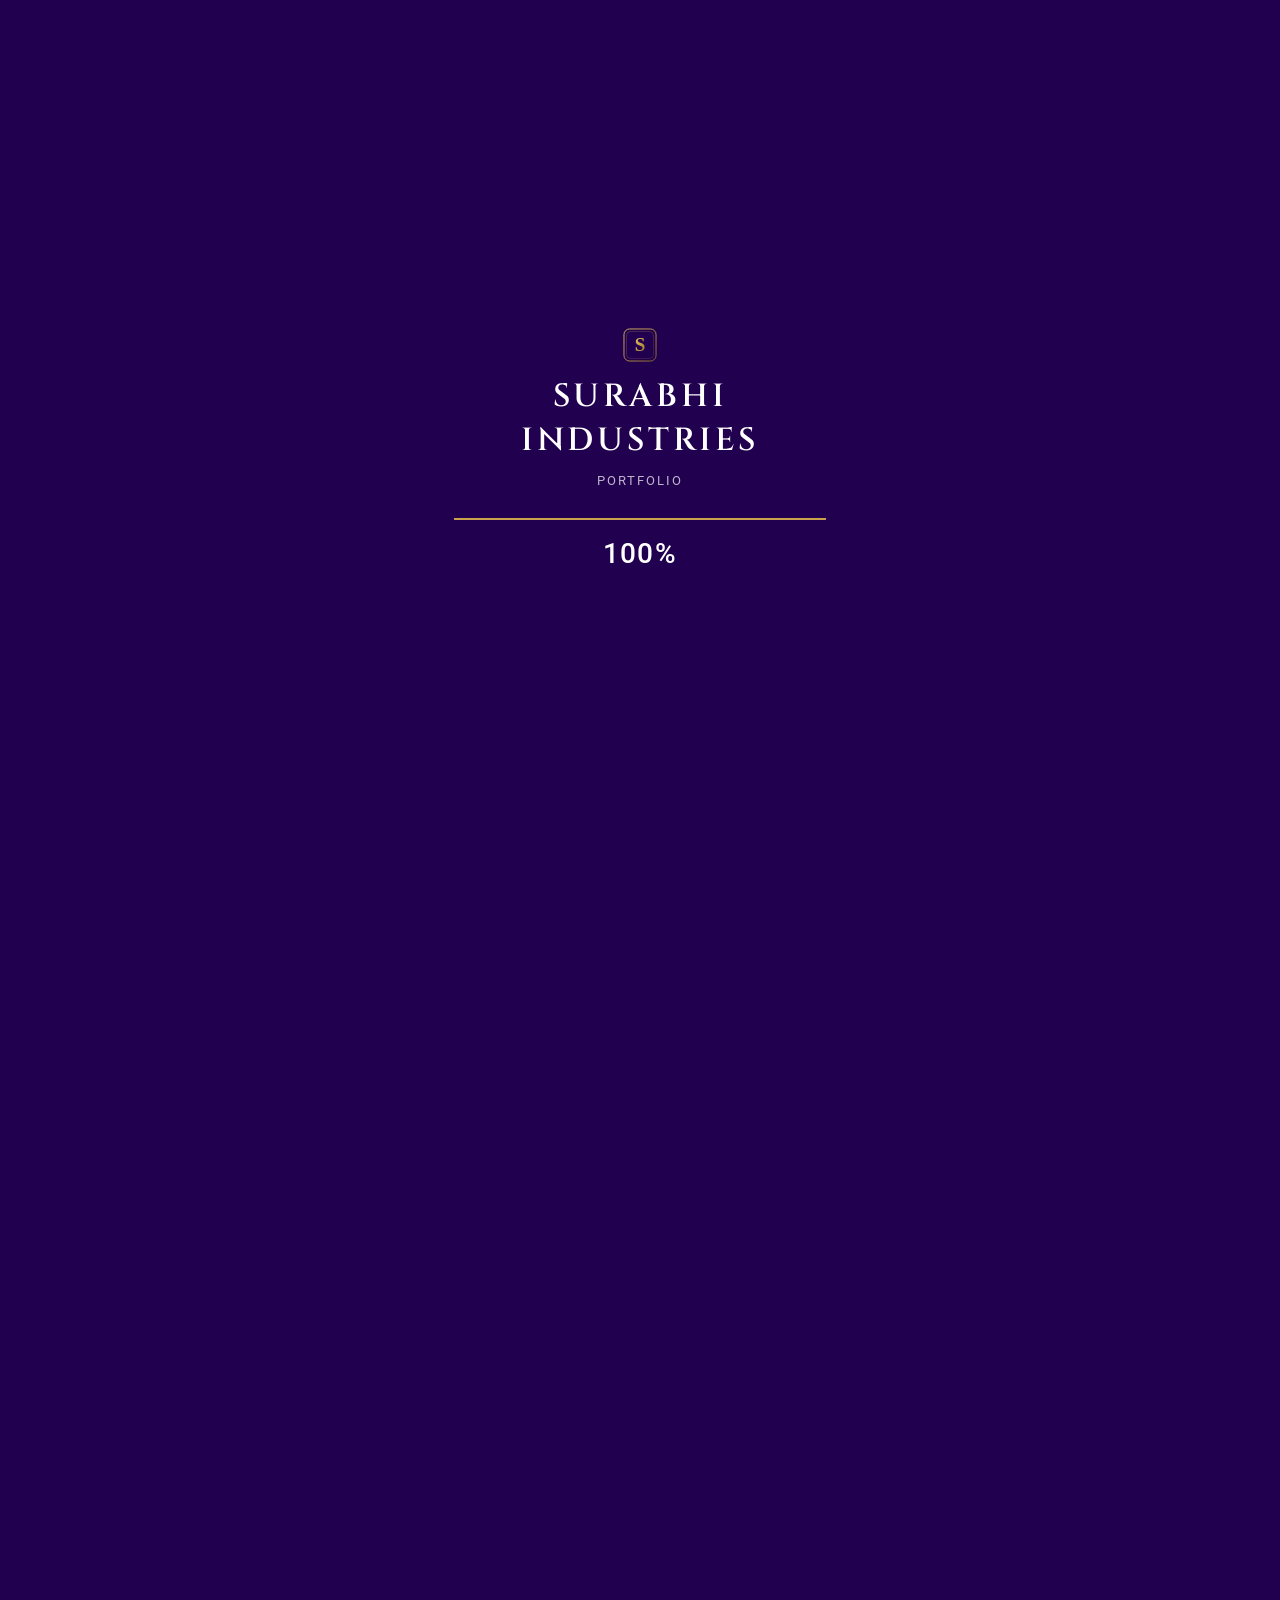
==== portfolio.html @ f259cfe5 "Fix stray Portfolio text above portfolio header Remove orphaned loader-sub fragment left outside #si" ====
<!doctype html>
<html lang="en" class="loading">
<head>
  <meta charset="utf-8" />
  <script>window.__loaderStart=Date.now();</script>
  <meta name="viewport" content="width=device-width, initial-scale=1, viewport-fit=cover" />
  <title>Surabhi Industries | Portfolio</title>
  <meta name="description" content="Surabhi Industries portfolio — holdings, allocation and daily performance." />
  <meta name="theme-color" content="#21004f" />
  <meta property="og:title" content="Surabhi Industries | Portfolio" />
  <meta property="og:description" content="Surabhi Industries portfolio — holdings, allocation and daily performance." />
  <link rel="apple-touch-icon" href="media/apple-touch-icon.png" />
  <link rel="icon" type="image/png" sizes="32x32" href="media/favicon.png" />
  <link rel="icon" href="media/emblem-s.svg" type="image/svg+xml" />
  <link rel="preconnect" href="https://fonts.googleapis.com" />
  <link rel="preconnect" href="https://fonts.gstatic.com" crossorigin />
  <link href="https://fonts.googleapis.com/css2?family=Cinzel:wght@600&amp;family=Roboto:ital,wght@0,400;0,500;0,700;1,400&amp;display=swap" rel="stylesheet" />
  <style id="loader-critical">
    html.loading,html.loading body{background:#21004f!important}
    html.loading body>*:not(#site-loader){visibility:hidden!important}
    #site-loader{position:fixed;inset:0;z-index:99999;display:flex;align-items:center;justify-content:center;
      background:#21004f;color:#fff;transition:opacity .3s ease,visibility .3s ease}
    #site-loader.is-done{opacity:0;visibility:hidden;pointer-events:none}
    #site-loader .loader-inner{text-align:center;width:min(420px,86vw);padding:24px}
    #site-loader .loader-wordmark{font-family:Cinzel,"Times New Roman",serif;font-weight:600;font-size:clamp(22px,4vw,32px);
      letter-spacing:.12em;text-transform:uppercase;margin-bottom:8px}
    #site-loader .loader-sub{font-family:Roboto,Helvetica,Arial,sans-serif;font-size:13px;letter-spacing:.16em;
      text-transform:uppercase;color:rgba(255,255,255,.7);margin-bottom:28px}
    #site-loader .loader-track{height:2px;background:rgba(255,255,255,.18);width:100%;overflow:hidden;margin-bottom:14px}
    #site-loader .loader-bar{height:100%;width:0;background:#C9A24B}
    #site-loader .loader-pct{font-family:Roboto,Helvetica,Arial,sans-serif;font-size:28px;font-weight:500;letter-spacing:.04em;color:#fff}
    @media (prefers-reduced-motion:reduce){
      #site-loader{transition-duration:.15s}
      #site-loader .loader-bar{transition:none}
    }
  </style>
  <link rel="stylesheet" href="styles.css" />
  <script>
    // Skip loader immediately when ?noloader=1 (preview/QA); avoids FOUC behind overlay.
    if (/(?:^|[?&])noloader(?:=|&|$)/.test(location.search)) document.documentElement.classList.remove('loading');
  </script>
</head>
<body>

  <div id="site-loader" role="progressbar" aria-valuemin="0" aria-valuemax="100" aria-valuenow="0" aria-label="Loading">
    <div class="loader-inner">
      <div class="loader-wordmark"><img src="media/emblem-s.svg" alt="" width="36" height="36" style="display:block;margin:0 auto 12px"><span>Surabhi Industries</span></div>
      <div class="loader-sub">Portfolio</div>
      <div class="loader-track"><div id="loader-bar" class="loader-bar"></div></div>
      <div id="loader-pct" class="loader-pct">0%</div>
    </div>
  </div>
  <script src="loader.js"></script>


</div>

  <div class="band">
    <header class="site-header">
      <a class="wordmark" href="index.html" id="wordmark"><img class="emblem" src="media/emblem-s.svg" alt="" width="26" height="26"><span>Surabhi Industries</span></a>
      <nav class="nav" aria-label="Sections">
        <a href="index.html">Home</a>
        <a href="#overview">Overview</a>
        <a href="#highlights">Portfolio Highlights</a>
        <a href="#holdings">Holdings</a>
        <a href="#notes">Notes</a>
      </nav>
      <div class="tools">
        <button id="privacy" class="icon-btn" title="Hide amounts" aria-label="Hide amounts">
          <svg viewBox="0 0 24 24" width="22" height="22" fill="none" stroke="currentColor" stroke-width="1.8" stroke-linecap="round"><path d="M2 12s3.6-7 10-7 10 7 10 7-3.6 7-10 7S2 12 2 12z"/><circle cx="12" cy="12" r="3"/></svg>
        </button>
        <div class="ccy-switch" role="group" aria-label="Currency">
          <button data-ccy="USD" class="on">USD</button>
          <button class="knob" id="ccyKnob" aria-label="Toggle currency"><span></span></button>
          <button data-ccy="SGD">SGD</button>
        </div>
      </div>
    </header>
  </div>

  <nav class="crumbs" aria-label="Breadcrumb"><a href="index.html">Home</a><span>/</span><a href="#holdings">Investments</a><span>/</span><span class="cur" id="crumbTitle">Portfolio</span></nav>

  <main class="content" id="top">
    <section id="overview" class="title-row">
      <button class="share" id="share" title="Share" aria-label="Share">
        <svg viewBox="0 0 24 24" width="16" height="16" fill="currentColor"><circle cx="17" cy="5.5" r="2.6"/><circle cx="6.5" cy="12" r="2.6"/><circle cx="17" cy="18.5" r="2.6"/><path d="M8.6 10.8l6.3-3.9M8.6 13.2l6.3 3.9" stroke="currentColor" stroke-width="1.6"/></svg>
      </button>
      <h1 id="title">Portfolio</h1>
      <p class="lede">A concentrated portfolio of global growth, technology, energy and resources companies listed in the US and Australia, tracked with live market prices.</p>
      
      <div class="founder-note">
        <p>We favour patience over speculation — owning a concentrated set of exceptional businesses for the long term, and letting compounding do the heavy work.</p>
        <p class="by">Shyam Sasindran, Founder</p>
      </div>
      <div class="principles" aria-label="Principles">
        <article class="principle"><h3>Patient capital</h3><p>Time is an ally when quality and price are on your side.</p></article>
        <article class="principle"><h3>Conviction over noise</h3><p>Few ideas, held with clarity, through market cycles.</p></article>
        <article class="principle"><h3>Long-term ownership</h3><p>We invest as partners in businesses, not traders of tickers.</p></article>
      </div>
<div class="notebox">
        <p>Unless otherwise stated, values are presented in <b id="noteCcy">US dollars</b>; switch to <span id="noteOther">Singapore dollars</span> with the currency toggle above. Prices are the latest available from Yahoo Finance and may be delayed. ASX-listed holdings are converted at the prevailing AUD/USD rate.
        Last updated <span id="noteUpdated">—</span>.</p>
      </div>
    </section>

    <section id="highlights">
      <h2>Portfolio Highlights</h2>
      <p class="sub-lede">As at <span id="asAt">—</span>, the net portfolio value was <a class="dotted money" id="totalLink" href="#holdings">—</a><span class="money" id="totalOther"></span>.</p>

      <div class="figures">
        <div class="fig"><p class="fig-l">Total value (USD)</p><p class="fig-v money" id="totUSD">—</p></div>
        <div class="fig"><p class="fig-l">Total value (SGD)</p><p class="fig-v money" id="totSGD">—</p></div>
        <div class="fig"><p class="fig-l">Day change</p><p class="fig-v" id="dayChg">—</p></div>
        <div class="fig"><p class="fig-l">Positions</p><p class="fig-v" id="nPos">—</p></div>
      </div>

      <div class="tabs" role="tablist" id="tabs">
        <button role="tab" data-g="holding" class="selected">Holding</button>
        <button role="tab" data-g="sector">Sector</button>
        <button role="tab" data-g="hq">Headquarters</button>
        <button role="tab" data-g="exchange">Exchange</button>
        <button role="tab" data-g="currency">Currency</button>
      </div>
      <p class="as-at" id="chartAsAt">(as at —)</p>

      <div class="chart">
        <div class="donut-wrap">
          <svg id="donut" viewBox="0 0 240 240" role="img" aria-label="Allocation chart"></svg>
          <div class="donut-center"><span id="dcLabel">Holding</span><span>(%)</span></div>
        </div>
        <table class="legend">
          <thead><tr><th></th><th class="num">Value</th><th class="num hl">Weight</th></tr></thead>
          <tbody id="legend"></tbody>
        </table>
      </div>
    </section>

    <section id="holdings">
      <h2 class="h2-lg">Holdings</h2>
      <div class="sources" id="notes">
        <div>
          <p class="b">Sources:</p>
          <ol>
            <li>Prices and FX rates from Yahoo Finance; US prices in USD, ASX prices in AUD.</li>
            <li>Company information from company filings and websites. Tap a row for details.</li>
          </ol>
        </div>
        <div>
          <p class="b">Glossary:</p>
          <p>NYSE = New York Stock Exchange<br>NASDAQ = Nasdaq Stock Market<br>ASX = Australian Securities Exchange<br>HALTED = No recent trades; valued at last price</p>
        </div>
      </div>

      <div class="table-wrap">
        <table class="holdings" id="htable">
          <thead>
            <tr>
              <th class="c-logo sticky">Logo</th>
              <th class="c-name sticky2 sort" data-k="name">Name</th>
              <th class="num sort" data-k="quantity">Quantity</th>
              <th class="num sort" data-k="price">Latest Price<br><span class="th-sub">(local currency)</span></th>
              <th class="num sort" data-k="usd" id="thValue">Value<br><span class="th-sub">(US$)</span></th>
              <th class="num sort" data-k="pct">Day<br><span class="th-sub">(%)</span></th>
              <th class="num sort" data-k="weight">Weight<br><span class="th-sub">(%)</span></th>
              <th class="sort" data-k="sector">Sector</th>
              <th class="sort" data-k="exchange">Exchange</th>
            </tr>
          </thead>
          <tbody id="rows"></tbody>
        </table>
      </div>
      <p class="hint">Tap any row for company details. Click a column heading to sort.</p>

      <div class="footnote" id="footnote"></div>
    </section>
  </main>

  <footer class="site-footer">
    <div class="foot-top">
      <a class="wordmark" id="wordmark2" href="index.html"><img class="emblem" src="media/emblem-s.svg" alt="" width="26" height="26"><span>Surabhi Industries</span></a>
      <a class="sitemap" href="#top">BACK TO TOP <span class="circ"><svg viewBox="0 0 24 24" width="16" height="16" fill="none" stroke="currentColor" stroke-width="2" stroke-linecap="round"><path d="M6 15l6-6 6 6"/></svg></span></a>
    </div>
    <div class="foot-cols">
      <div><h3>This page</h3><a href="index.html">Home</a><a href="#overview">Overview</a><a href="#highlights">Portfolio Highlights</a><a href="#holdings">Holdings</a><a href="#notes">Sources &amp; Glossary</a></div>
      <div><h3>Last updated</h3><p>Pacific Time</p><p class="t" id="tPT">—</p><p>Port Moresby</p><p class="t" id="tPOM">—</p></div>
      <div><h3>Markets</h3><p id="mkts">NYSE · NASDAQ · ASX</p><p id="fxLine">—</p></div>
      <div><h3>Share</h3><a href="?ccy=USD">View in USD</a><a href="?ccy=SGD">View in SGD</a><a href="?private=1">Private view (amounts hidden)</a></div>
    </div>
    <div class="foot-bar"><span>Surabhi Industries Pte Ltd · Singapore</span><span>© 2026 Surabhi Industries Pte Ltd</span><span>For information only. Not investment advice. Holdings and values may be delayed.</span><span><a href="index.html">Home</a> · <a href="portfolio.html">Portfolio</a></span></div>
  </footer>
  <script src="app.js"></script>
</body>
</html>
---- styles.css ----
/* Surabhi Industries Portfolio: light corporate-portfolio layout (original code). */
:root{
  --ink:#212c2f; --ink2:#242a2d; --muted:#5d6669; --purple:#21004f; --purple2:#3d1a6e;
  --teal:#C9A24B; --teal-b:#C9A24B; --gold:#C9A24B; --gold-h:#B08A3A; --blue:#0069aa; --grey:#efefef; --line:#b9b9b9;
  --th:#aec3e7; --hl:#e6eff7; --up:#12893a; --down:#c8102e;
  --green:rgba(18,166,57,.1); --pink:rgba(214,0,110,.08); --sky:rgba(0,105,170,.09);
  --font:Roboto, Helvetica, Arial, sans-serif;
}
*{box-sizing:border-box;margin:0;padding:0}
html{scroll-behavior:smooth;-webkit-text-size-adjust:100%}
body{font-family:var(--font);color:var(--ink);background:#fff;font-size:16px;line-height:1.4;-webkit-font-smoothing:antialiased}
a{color:inherit}
button{font-family:inherit}

/* purple band + floating white header */
.band{background:var(--purple) center 40%/cover no-repeat;background-image:linear-gradient(180deg,rgba(10,10,14,.55),rgba(33,0,79,.72)),url("media/band-marina.jpg");height:152px;padding:0 40px}
.site-header{max-width:1200px;margin:0 auto;height:94px;background:#fff;border-radius:0 0 50px 50px;
  display:flex;align-items:center;padding:0 24px 0 24px;gap:24px}
.wordmark{font-family:Cinzel, "Times New Roman", serif;font-weight:600;font-size:15px;letter-spacing:.08em;color:#3c1361;text-decoration:none;white-space:nowrap;display:inline-flex;align-items:center;gap:8px}
.wordmark .emblem{width:26px;height:26px;flex:0 0 auto}
.nav{display:flex;gap:20px;margin-left:auto;margin-right:auto}
.nav a{font-size:14px;text-decoration:none;padding:10px 0;color:var(--ink);border-bottom:2px solid transparent}
.nav a:hover{border-bottom-color:var(--teal)}
.tools{display:flex;align-items:center;gap:14px}
.icon-btn{background:none;border:0;color:var(--ink);cursor:pointer;display:grid;place-items:center;padding:4px}
.icon-btn.on{color:var(--teal)}
.ccy-switch{display:flex;align-items:center;gap:7px}
.ccy-switch button[data-ccy]{background:none;border:0;font-size:14px;color:#8a6aa6;cursor:pointer;padding:2px 0}
.ccy-switch button[data-ccy].on{color:var(--ink);font-weight:700}
.knob{width:32px;height:18px;border-radius:10px;border:2px solid var(--teal);background:#fff;position:relative;cursor:pointer}
.knob span{position:absolute;top:2px;left:2px;width:10px;height:10px;border-radius:50%;background:var(--teal);transition:left .2s}
.knob.sgd span{left:16px}

/* breadcrumbs */
.crumbs{padding:15px 40px;font-size:14px;line-height:20px;display:flex;gap:14px;flex-wrap:wrap}
.crumbs a{text-decoration:none}.crumbs a:hover{text-decoration:underline}

/* content column */
.content{max-width:1160px;margin:0 auto;padding:0 20px 60px}
.content>section{max-width:920px;margin:0 auto}
.title-row{position:relative;padding-top:4px}
.share{position:absolute;left:-100px;top:4px;width:36px;height:36px;border-radius:50%;border:2px solid var(--teal);background:#fff;color:#8a8f91;
  display:grid;place-items:center;cursor:pointer}
.share:hover{background:var(--teal);color:#fff}
h1{font-size:40px;line-height:40px;font-weight:700;margin:6px 0 14px}
.lede{font-size:16px;line-height:22px;margin-bottom:22px}
.notebox{background:var(--grey);border-bottom:1px solid #d9d9d9;padding:16px 16px;font-style:italic;font-size:14px;line-height:22px;color:var(--ink2);margin-bottom:34px}
.notebox b{font-weight:400}
h2{font-size:24px;line-height:32px;font-weight:700}
.h2-lg{margin-top:48px}
.sub-lede{font-size:16px;margin-top:2px}
.dotted{color:var(--teal);text-decoration:none;border-bottom:1px dotted var(--teal)}

/* key figures */
.figures{display:grid;grid-template-columns:repeat(4,1fr);margin:22px 0 26px;border-top:1px solid #c9d6e0;border-bottom:1px solid #c9d6e0}
.fig{padding:14px 14px 14px 0}
.fig+.fig{padding-left:16px;border-left:1px dotted #9fb3c2}
.fig-l{font-size:12.5px;font-weight:700;text-transform:uppercase;letter-spacing:.02em;color:var(--ink)}
.fig-v{font-size:26px;font-weight:500;color:var(--blue);margin-top:4px;white-space:nowrap}
.fig-v small{font-size:14px;font-weight:400}
.up{color:var(--up)} .down{color:var(--down)} .flat{color:var(--muted)}

/* filter tabs */
.tabs{display:flex;flex-wrap:wrap;gap:7px}
.tabs button{font-size:14px;font-weight:700;line-height:18px;padding:8px 10px;border-radius:20px;border:1px solid var(--teal-b);
  background:#fff;color:var(--ink);text-transform:uppercase;cursor:pointer;transition:background .15s,color .15s}
.tabs button:hover{background:rgba(21,175,155,.1)}
.tabs button.selected{background:var(--teal);color:#fff}
.as-at{font-size:12px;font-weight:700;margin:22px 0 10px}

/* donut + legend */
.chart{display:flex;flex-direction:column;align-items:center}
.donut-wrap{position:relative;width:240px;height:240px;margin:10px 0 18px}
#donut{width:100%;height:100%}
#donut path{transition:opacity .2s;cursor:pointer}
#donut.hovering path{opacity:.35}#donut.hovering path.hl{opacity:1}
.donut-center{position:absolute;inset:0;display:flex;flex-direction:column;align-items:center;justify-content:center;color:var(--blue);font-size:19px;line-height:26px;text-align:center;pointer-events:none}
.legend{width:100%;max-width:600px;border-collapse:collapse;font-size:18px}
.legend th{font-size:18px;font-weight:400;color:var(--ink);padding:4px 6px;text-align:left;border-bottom:1px solid #8fa9bd}
.legend th.hl{color:var(--blue);font-weight:700}
.legend td{padding:4px 6px;border-bottom:1px dotted #8fa9bd;line-height:26px}
.legend .num{text-align:right}
.legend td.hl,.legend th.hl{background:var(--hl);width:80px}
.legend td.hl{color:var(--blue);font-weight:700}
.legend td.v{color:var(--ink);width:150px;font-size:16px}
.legend .dot{display:inline-block;width:14px;height:14px;border-radius:50%;margin-right:14px;vertical-align:-1px}
.legend tr{cursor:pointer}.legend tbody tr:hover td{background:#f5f8fb}.legend tbody tr:hover td.hl{background:#dce8f3}

/* sources / glossary */
.sources{display:grid;grid-template-columns:1fr 1fr;gap:40px;font-size:12.5px;line-height:22px;margin:22px 0 28px}
.sources .b{font-weight:700;margin-bottom:6px}
.sources ol{padding-left:0;list-style:none;counter-reset:n}
.sources li{counter-increment:n}.sources li::before{content:counter(n) ". "}

/* holdings table */
.table-wrap{overflow-x:auto;-webkit-overflow-scrolling:touch;border:1px solid var(--line)}
table.holdings{width:100%;border-collapse:collapse;font-size:12.5px}
@media (max-width:900px){table.holdings{min-width:820px}}
.holdings th{background:var(--th);font-weight:700;text-align:left;vertical-align:bottom;padding:10px;border:1px solid var(--line);border-top:0;line-height:1.25}
.holdings th:first-child{border-left:0}.holdings th:last-child{border-right:0}
.holdings th.num,.holdings td.num{text-align:right}
.th-sub{font-weight:700}
.holdings th.sort{cursor:pointer;padding-right:26px;position:relative}
.holdings th.sort::after{content:"";position:absolute;right:9px;bottom:13px;border:4px solid transparent;border-top:5px solid #3b4a63;
  filter:drop-shadow(0 -9px 0 #3b4a63)} /* ▲▼ pair */
.holdings th.sort.asc::after{filter:none;border-top-color:transparent;border-bottom:5px solid #3b4a63;bottom:18px}
.holdings th.sort.desc::after{filter:none}
.holdings td{padding:8px 10px;border:1px solid var(--line);vertical-align:middle;height:56px;line-height:1.3}
.holdings td:first-child{border-left:0}.holdings td:last-child{border-right:0}
.holdings tr.r td{background:var(--rowbg)}
.holdings tr.r td.c-logo{background:#fff}
.holdings tr.r{cursor:pointer}
.holdings tr.r:hover td:not(.c-logo){filter:brightness(.97)}
.holdings tr.r.open td{border-bottom-color:transparent}
.c-logo{width:128px}
.logo{height:38px;width:106px;display:flex;align-items:center}
.logo img{max-height:32px;max-width:96px;object-fit:contain}
.logo .mono{font-weight:700;font-size:15px;letter-spacing:.04em}
.c-name{width:190px;min-width:170px}
.nm{font-size:12.5px}
.tk{font-size:11px;color:var(--muted);margin-top:2px;display:flex;gap:6px;align-items:center}
.tag{font-size:9.5px;font-weight:700;letter-spacing:.04em;color:#8a5a00;background:#fbe7b8;padding:1px 5px;border-radius:3px}
.caret{display:inline-block;transition:transform .2s;color:var(--teal);font-size:10px}
tr.open .caret{transform:rotate(180deg)}
.sub{display:block;color:var(--muted);font-size:11px;margin-top:2px}
tr.d td{background:var(--rowbg);padding:0 14px;height:auto;border-top:0}
tr.d .din{display:grid;grid-template-columns:1fr 240px;gap:24px;padding:4px 0 16px}
tr.d .desc{font-size:13.5px;line-height:21px;max-width:62ch}
tr.d dl{display:grid;grid-template-columns:auto 1fr;gap:3px 12px;font-size:12px}
tr.d dt{font-weight:700}
tr.d a{color:var(--teal)}
tr.d[hidden]{display:none}
.hint{font-size:12px;color:var(--muted);margin-top:10px}
.footnote{font-size:14px;color:var(--ink2);margin-top:26px;line-height:22px}

/* footer */
.site-footer{padding:40px 40px 45px;border-top:1px solid #e3e3e3}
.foot-top{display:flex;justify-content:space-between;align-items:center;max-width:1200px;margin:0 auto 36px}
.site-footer .wordmark{font-size:16px}
.sitemap{font-size:14px;font-weight:700;color:var(--teal);text-decoration:none;display:flex;align-items:center;gap:10px}
.circ{width:36px;height:36px;border:2px solid var(--teal);border-radius:50%;display:grid;place-items:center;color:#8a8f91}
.foot-cols{display:grid;grid-template-columns:repeat(4,1fr);max-width:1200px;margin:0 auto}
.foot-cols>div{padding:0 20px;border-left:1px solid #d6d6d6;display:flex;flex-direction:column;gap:8px;font-size:14px}
.foot-cols>div:first-child{padding-left:0;border-left:0}
.foot-cols h3{font-size:14px;font-weight:700;text-transform:uppercase;line-height:18px;margin-bottom:8px}
.foot-cols a{text-decoration:none}.foot-cols a:hover{color:var(--teal)}
.foot-cols p{font-size:14px}.foot-cols p.t{font-weight:500;margin-top:-6px}
.foot-bar{max-width:1200px;margin:34px auto 0;background:var(--grey);padding:12px 16px;font-size:11px;display:flex;gap:16px;flex-wrap:wrap}

/* private mode */
body.private .money,body.private td.mval{filter:blur(7px);user-select:none}

/* responsive */
@media (max-width:1180px){.share{position:static;margin-bottom:8px}}
@media (max-width:900px){
  .band{height:210px;padding:0 18px}
  .site-header{height:58px;border-radius:0 0 22px 22px;padding:0 16px;gap:10px}
  .wordmark{font-size:12px;letter-spacing:.05em}
  .ccy-switch button[data-ccy]{font-size:13px}
  .nav{display:none}
  .tools{margin-left:auto}
  .crumbs{padding:14px 16px;gap:10px}
  .content{padding:0 16px 40px}
  h1{font-size:25px;line-height:30px;margin:10px 0 12px}
  h2{font-size:20px;line-height:28px}
  .donut-wrap{width:190px;height:190px}
  .figures{grid-template-columns:1fr 1fr}
  .fig:nth-child(3){padding-left:0;border-left:0;border-top:1px dotted #9fb3c2}
  .fig:nth-child(4){border-top:1px dotted #9fb3c2}
  .fig-v{font-size:22px}
  .legend,.legend th{font-size:15px}
  .legend td.v{width:auto;font-size:13px}
  .legend td.hl,.legend th.hl{width:64px}
  .legend .dot{margin-right:10px;width:12px;height:12px}
  .sources{grid-template-columns:1fr;gap:12px}
  .holdings .sticky{position:sticky;left:0;z-index:2}
  .holdings .sticky2{position:sticky;left:96px;z-index:2;box-shadow:3px 0 4px -2px rgba(0,0,0,.15)}
  .holdings th.sticky,.holdings th.sticky2{z-index:3}
  .holdings tr.r td.sticky2{background:linear-gradient(var(--rowbg),var(--rowbg)),#fff}
  .c-logo{width:96px}.logo{width:76px}.logo img{max-width:72px}
  .c-name{width:130px;min-width:130px}
  tr.d .din{grid-template-columns:1fr;gap:10px;position:sticky;left:0;width:calc(100vw - 64px)}
  .site-footer{padding:32px 16px}
  .foot-cols{grid-template-columns:1fr 1fr;gap:24px 0}
  .foot-cols>div:nth-child(3){padding-left:0;border-left:0}
}


/* founder note + principles */
.founder-note{margin:8px 0 28px;padding:18px 20px;border-left:3px solid var(--gold);background:#faf7f0}
.founder-note p{font-size:15px;line-height:1.55;color:var(--ink2);font-style:italic;max-width:62ch}
.founder-note .by{margin-top:10px;font-style:normal;font-size:13px;font-weight:700;letter-spacing:.04em;color:var(--purple);text-transform:none}
.principles{display:grid;grid-template-columns:repeat(3,1fr);gap:16px;margin:0 0 34px}
.principle{border:1px solid #e6dfd0;background:#fff;padding:18px 16px}
.principle h3{font-size:13px;font-weight:700;letter-spacing:.08em;text-transform:uppercase;color:var(--gold);margin-bottom:6px}
.principle p{font-size:14px;line-height:1.45;color:var(--ink2)}
@media (max-width:900px){
  .band{background-position:center 35%}
  .principles{grid-template-columns:1fr}
}
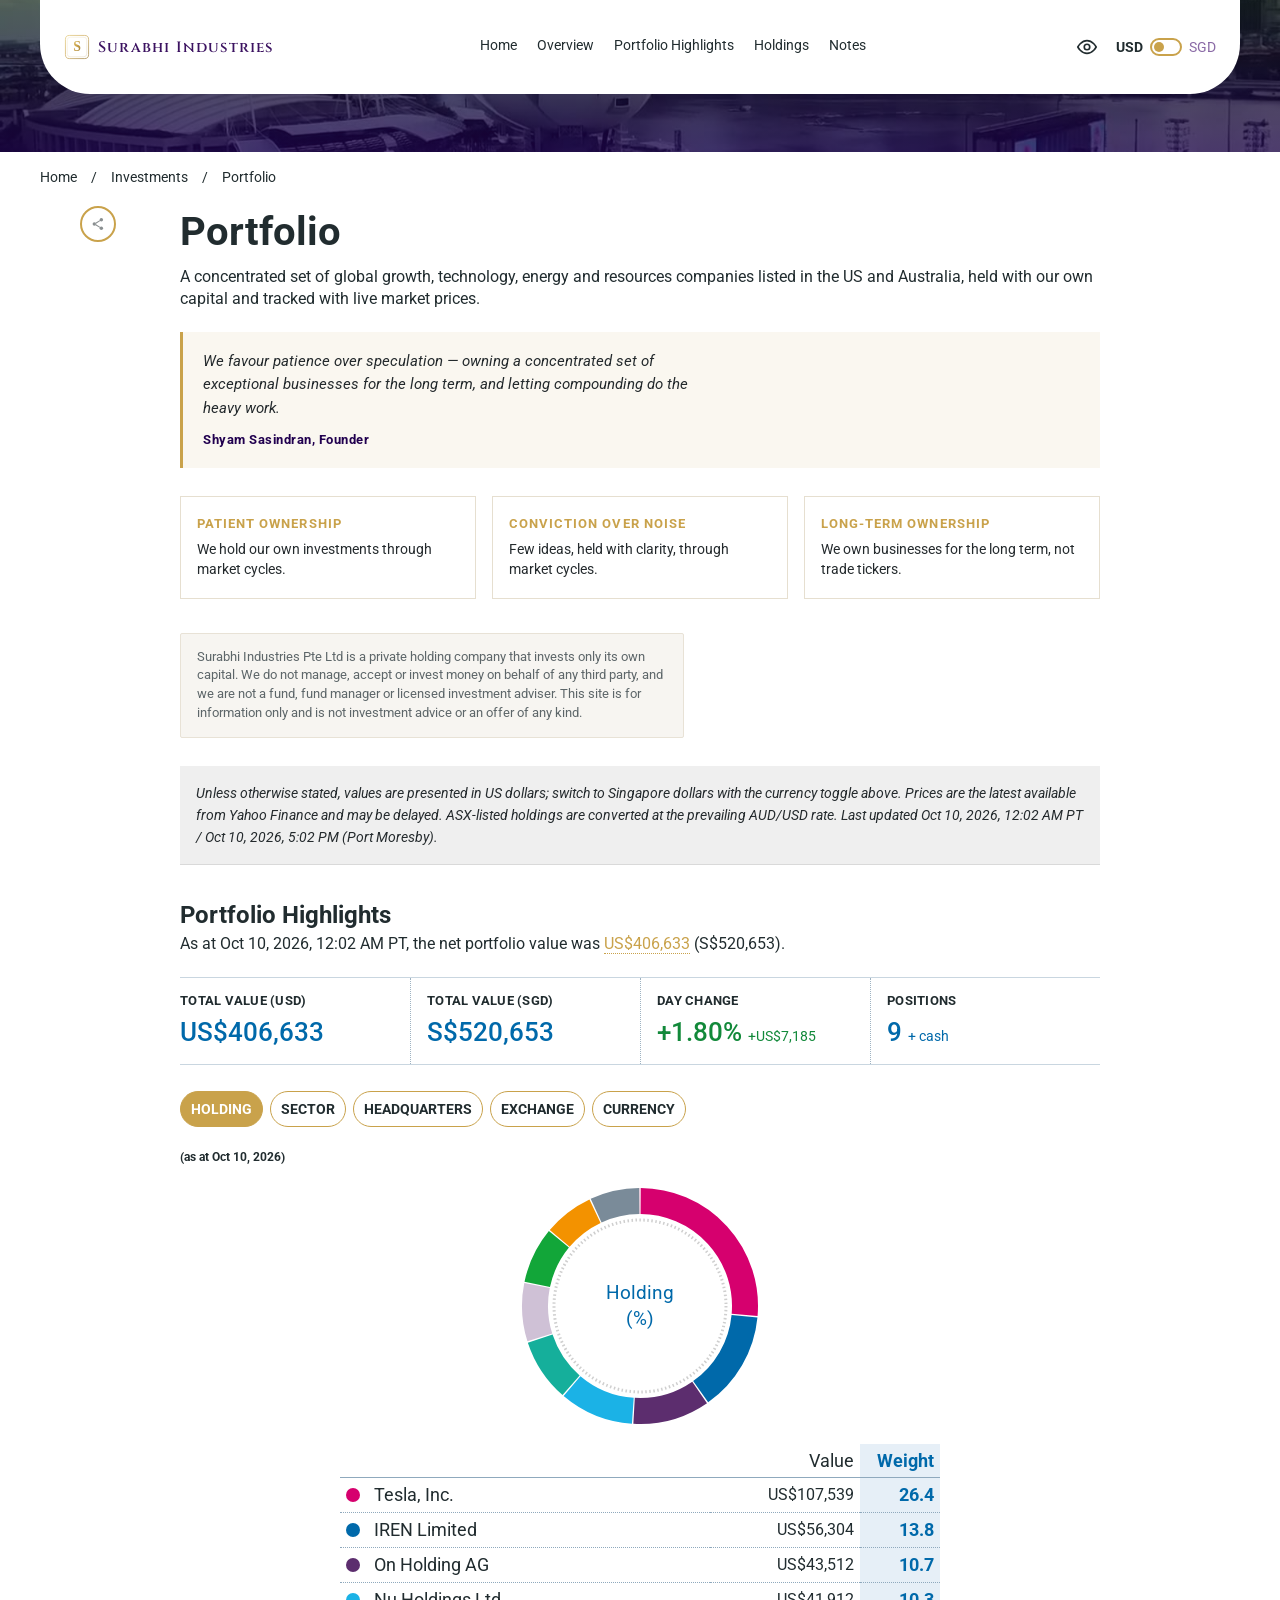
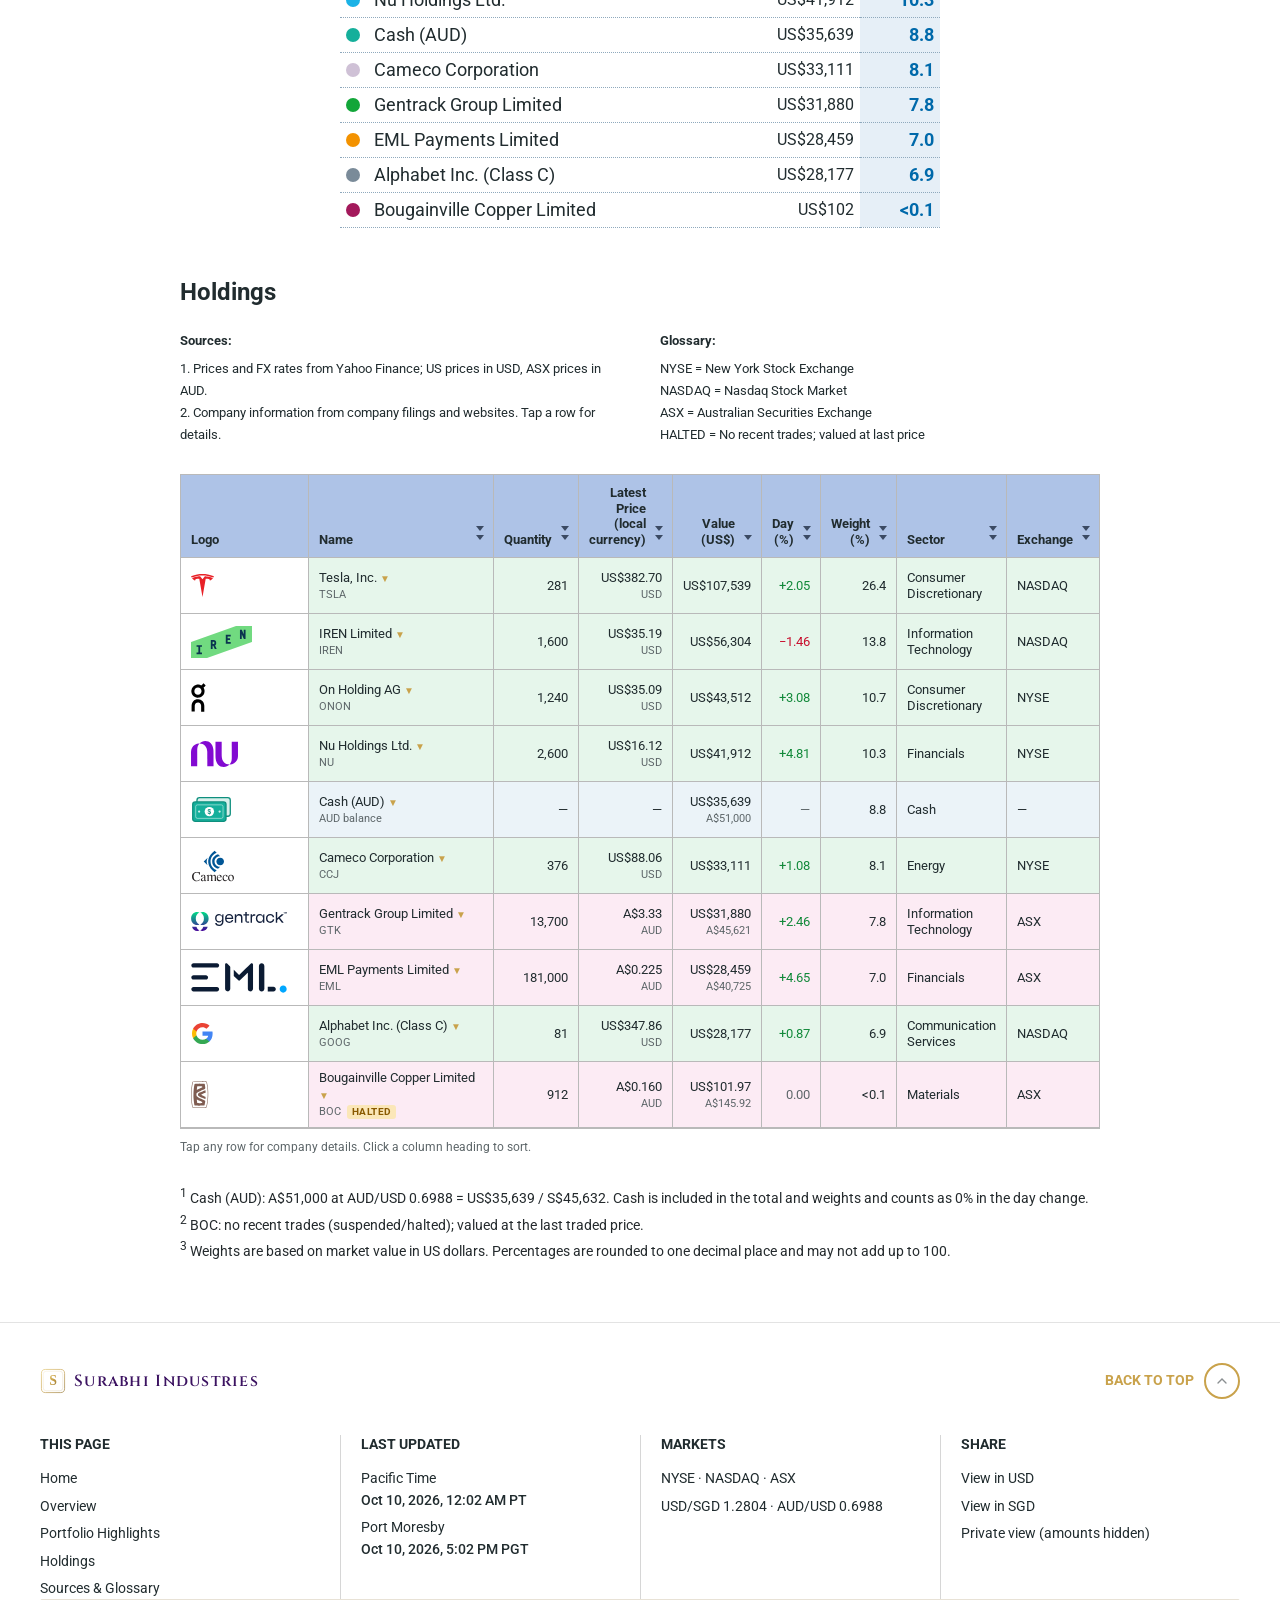
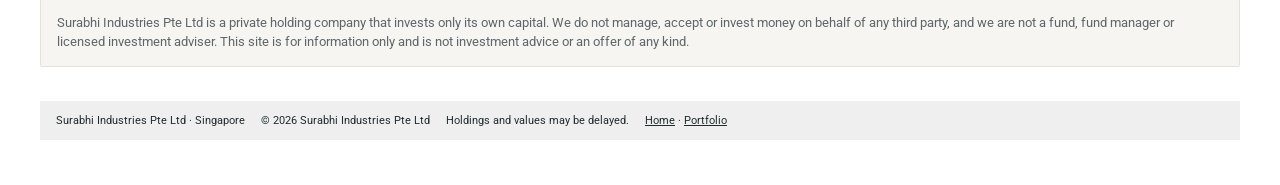
==== commit 880d28b0: "Add holding-company legal disclosure; soften fund-like copy Clarify Surabhi is a private holding com" ====
--- a/portfolio.html
+++ b/portfolio.html
@@ -5,10 +5,10 @@
   <script>window.__loaderStart=Date.now();</script>
   <meta name="viewport" content="width=device-width, initial-scale=1, viewport-fit=cover" />
   <title>Surabhi Industries | Portfolio</title>
-  <meta name="description" content="Surabhi Industries portfolio — holdings, allocation and daily performance." />
+  <meta name="description" content="Surabhi Industries Pte Ltd — private holding company portfolio of listed holdings (own capital only). For information only." />
   <meta name="theme-color" content="#21004f" />
   <meta property="og:title" content="Surabhi Industries | Portfolio" />
-  <meta property="og:description" content="Surabhi Industries portfolio — holdings, allocation and daily performance." />
+  <meta property="og:description" content="Surabhi Industries Pte Ltd — private holding company portfolio of listed holdings (own capital only). For information only." />
   <link rel="apple-touch-icon" href="media/apple-touch-icon.png" />
   <link rel="icon" type="image/png" sizes="32x32" href="media/favicon.png" />
   <link rel="icon" href="media/emblem-s.svg" type="image/svg+xml" />
@@ -52,9 +52,6 @@
   </div>
   <script src="loader.js"></script>
 
-
-</div>
-
   <div class="band">
     <header class="site-header">
       <a class="wordmark" href="index.html" id="wordmark"><img class="emblem" src="media/emblem-s.svg" alt="" width="26" height="26"><span>Surabhi Industries</span></a>
@@ -86,18 +83,19 @@
         <svg viewBox="0 0 24 24" width="16" height="16" fill="currentColor"><circle cx="17" cy="5.5" r="2.6"/><circle cx="6.5" cy="12" r="2.6"/><circle cx="17" cy="18.5" r="2.6"/><path d="M8.6 10.8l6.3-3.9M8.6 13.2l6.3 3.9" stroke="currentColor" stroke-width="1.6"/></svg>
       </button>
       <h1 id="title">Portfolio</h1>
-      <p class="lede">A concentrated portfolio of global growth, technology, energy and resources companies listed in the US and Australia, tracked with live market prices.</p>
+      <p class="lede">A concentrated set of global growth, technology, energy and resources companies listed in the US and Australia, held with our own capital and tracked with live market prices.</p>
       
       <div class="founder-note">
         <p>We favour patience over speculation — owning a concentrated set of exceptional businesses for the long term, and letting compounding do the heavy work.</p>
         <p class="by">Shyam Sasindran, Founder</p>
       </div>
       <div class="principles" aria-label="Principles">
-        <article class="principle"><h3>Patient capital</h3><p>Time is an ally when quality and price are on your side.</p></article>
+        <article class="principle"><h3>Patient ownership</h3><p>We hold our own investments through market cycles.</p></article>
         <article class="principle"><h3>Conviction over noise</h3><p>Few ideas, held with clarity, through market cycles.</p></article>
-        <article class="principle"><h3>Long-term ownership</h3><p>We invest as partners in businesses, not traders of tickers.</p></article>
+        <article class="principle"><h3>Long-term ownership</h3><p>We own businesses for the long term, not trade tickers.</p></article>
       </div>
-<div class="notebox">
+      <p class="legal-disclosure">Surabhi Industries Pte Ltd is a private holding company that invests only its own capital. We do not manage, accept or invest money on behalf of any third party, and we are not a fund, fund manager or licensed investment adviser. This site is for information only and is not investment advice or an offer of any kind.</p>
+      <div class="notebox">
         <p>Unless otherwise stated, values are presented in <b id="noteCcy">US dollars</b>; switch to <span id="noteOther">Singapore dollars</span> with the currency toggle above. Prices are the latest available from Yahoo Finance and may be delayed. ASX-listed holdings are converted at the prevailing AUD/USD rate.
         Last updated <span id="noteUpdated">—</span>.</p>
       </div>
@@ -186,7 +184,8 @@
       <div><h3>Markets</h3><p id="mkts">NYSE · NASDAQ · ASX</p><p id="fxLine">—</p></div>
       <div><h3>Share</h3><a href="?ccy=USD">View in USD</a><a href="?ccy=SGD">View in SGD</a><a href="?private=1">Private view (amounts hidden)</a></div>
     </div>
-    <div class="foot-bar"><span>Surabhi Industries Pte Ltd · Singapore</span><span>© 2026 Surabhi Industries Pte Ltd</span><span>For information only. Not investment advice. Holdings and values may be delayed.</span><span><a href="index.html">Home</a> · <a href="portfolio.html">Portfolio</a></span></div>
+    <p class="legal-disclosure foot-disclosure">Surabhi Industries Pte Ltd is a private holding company that invests only its own capital. We do not manage, accept or invest money on behalf of any third party, and we are not a fund, fund manager or licensed investment adviser. This site is for information only and is not investment advice or an offer of any kind.</p>
+    <div class="foot-bar"><span>Surabhi Industries Pte Ltd · Singapore</span><span>© 2026 Surabhi Industries Pte Ltd</span><span>Holdings and values may be delayed.</span><span><a href="index.html">Home</a> · <a href="portfolio.html">Portfolio</a></span></div>
   </footer>
   <script src="app.js"></script>
 </body>
--- a/styles.css
+++ b/styles.css
@@ -198,3 +198,16 @@
   .band{background-position:center 35%}
   .principles{grid-template-columns:1fr}
 }
+
+
+/* Legal disclosure — clear, small, readable */
+.legal-disclosure{
+  font-size:12.5px;line-height:1.5;color:var(--muted,#5d6669);
+  max-width:72ch;margin:18px 0 28px;padding:14px 16px;
+  background:#f7f5f1;border:1px solid #e8e2d6;border-radius:2px;
+}
+.foot-disclosure{margin:0 0 18px;max-width:none}
+.home-footer .legal-disclosure,.home-footer .foot-disclosure{
+  color:rgba(255,255,255,.7);background:rgba(255,255,255,.06);
+  border-color:rgba(255,255,255,.12);margin-top:8px;
+}
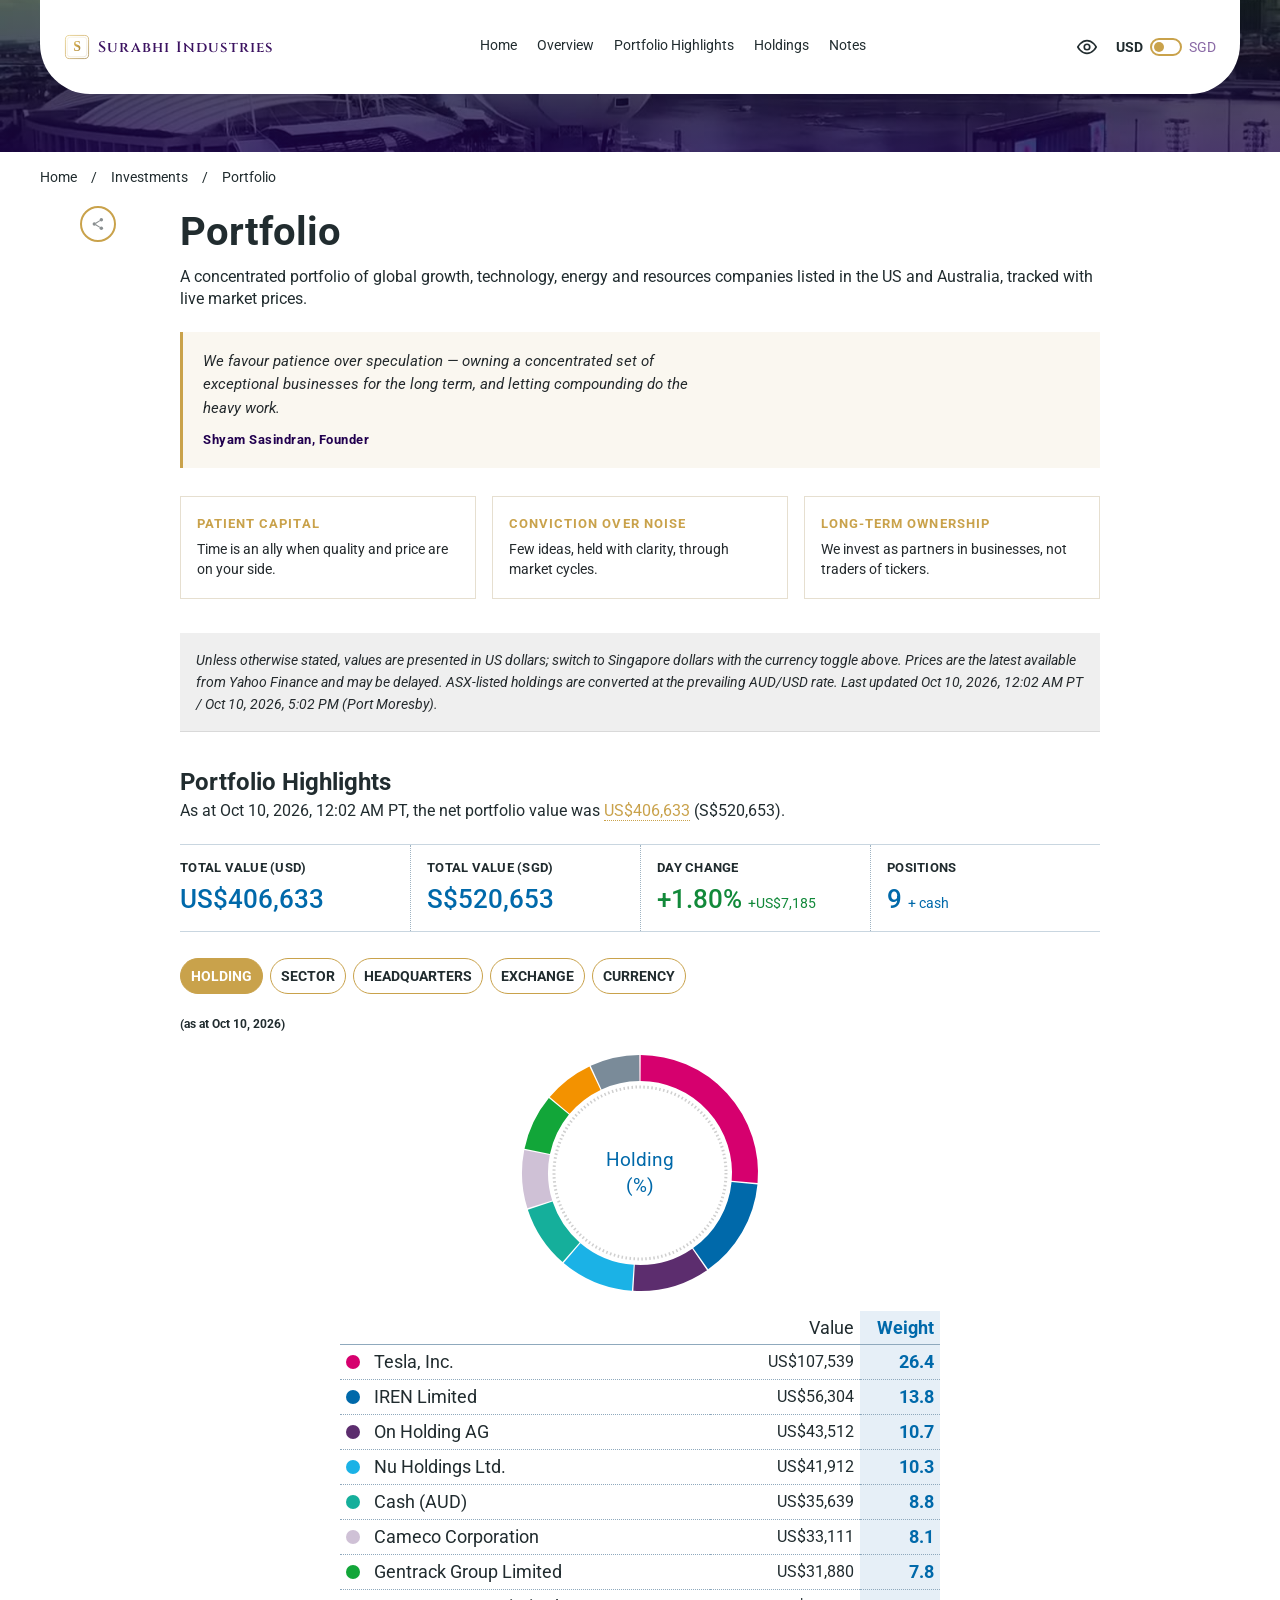
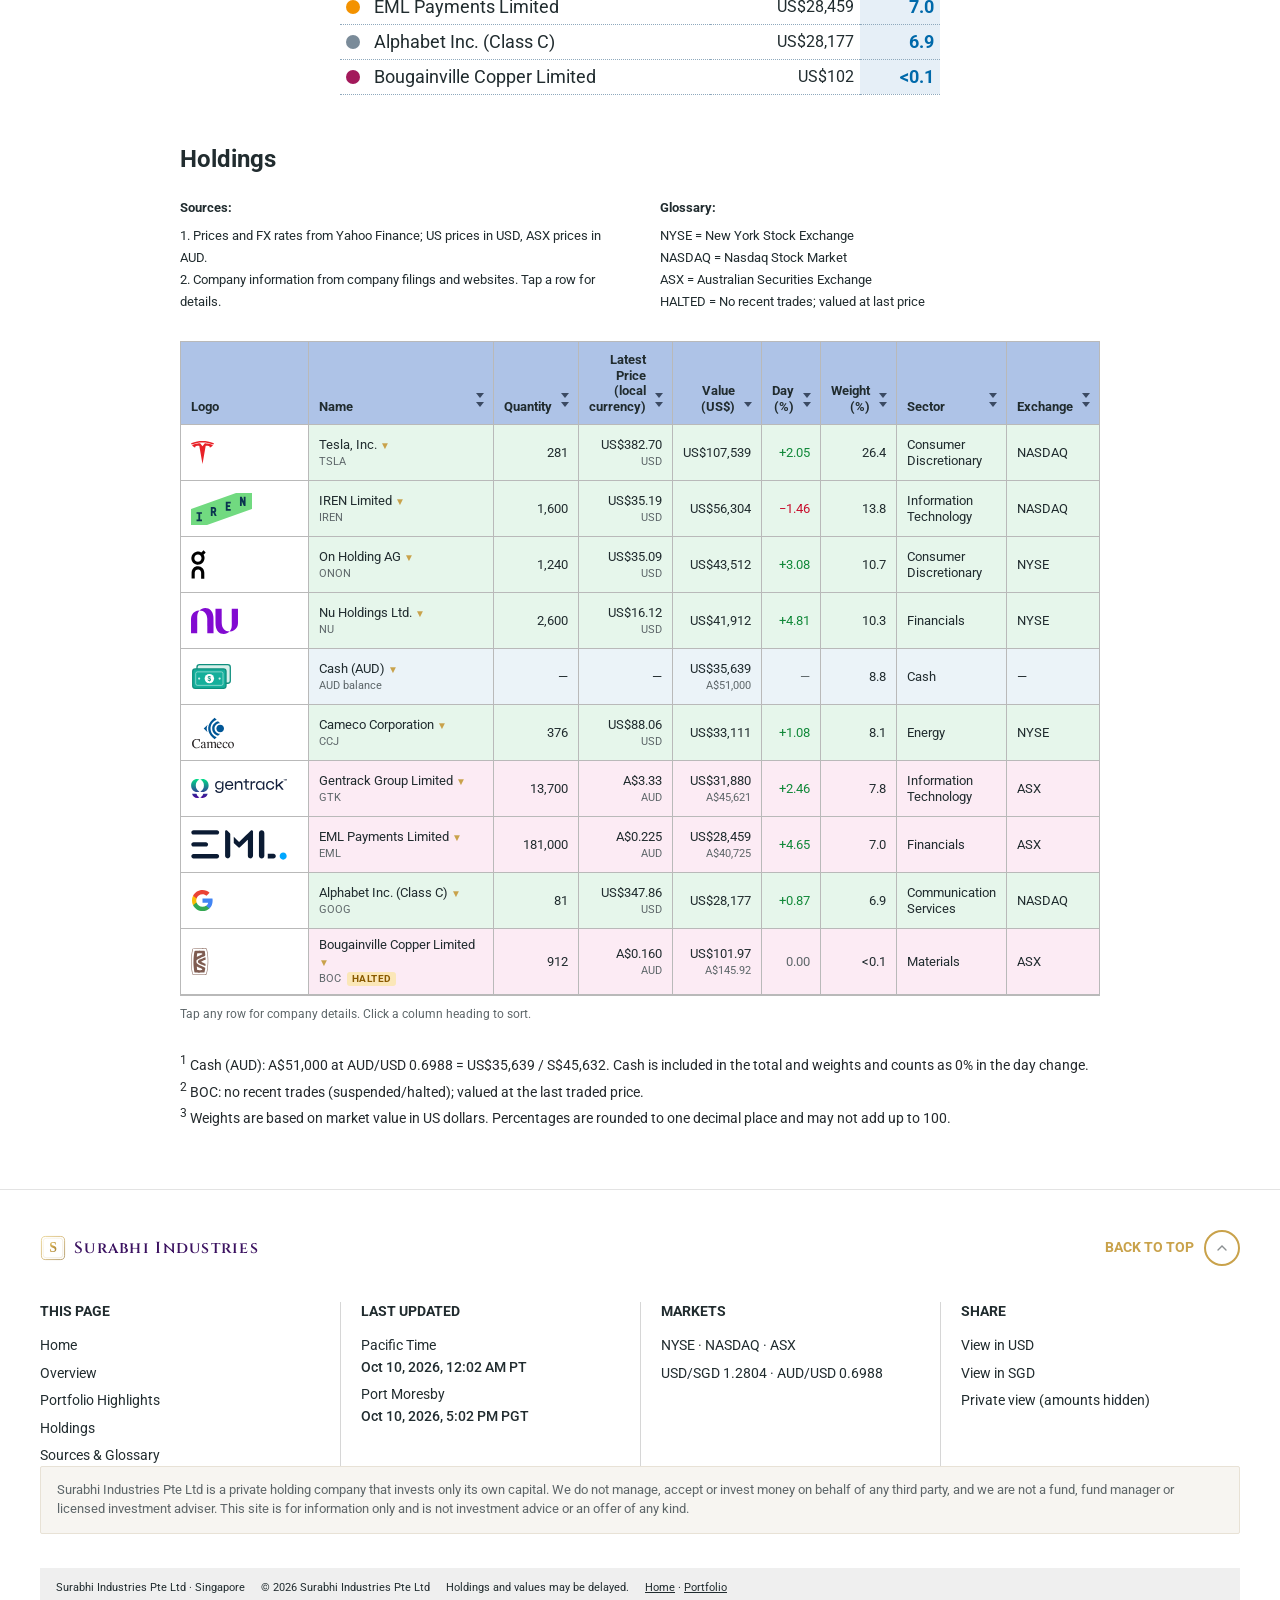
==== commit bd712a4c: "Keep original brand copy; disclosure only in About and footers Revert fund-pitch rewording. Restore " ====
--- a/portfolio.html
+++ b/portfolio.html
@@ -5,10 +5,10 @@
   <script>window.__loaderStart=Date.now();</script>
   <meta name="viewport" content="width=device-width, initial-scale=1, viewport-fit=cover" />
   <title>Surabhi Industries | Portfolio</title>
-  <meta name="description" content="Surabhi Industries Pte Ltd — private holding company portfolio of listed holdings (own capital only). For information only." />
+  <meta name="description" content="Surabhi Industries portfolio — holdings, allocation and daily performance." />
   <meta name="theme-color" content="#21004f" />
   <meta property="og:title" content="Surabhi Industries | Portfolio" />
-  <meta property="og:description" content="Surabhi Industries Pte Ltd — private holding company portfolio of listed holdings (own capital only). For information only." />
+  <meta property="og:description" content="Surabhi Industries portfolio — holdings, allocation and daily performance." />
   <link rel="apple-touch-icon" href="media/apple-touch-icon.png" />
   <link rel="icon" type="image/png" sizes="32x32" href="media/favicon.png" />
   <link rel="icon" href="media/emblem-s.svg" type="image/svg+xml" />
@@ -83,18 +83,17 @@
         <svg viewBox="0 0 24 24" width="16" height="16" fill="currentColor"><circle cx="17" cy="5.5" r="2.6"/><circle cx="6.5" cy="12" r="2.6"/><circle cx="17" cy="18.5" r="2.6"/><path d="M8.6 10.8l6.3-3.9M8.6 13.2l6.3 3.9" stroke="currentColor" stroke-width="1.6"/></svg>
       </button>
       <h1 id="title">Portfolio</h1>
-      <p class="lede">A concentrated set of global growth, technology, energy and resources companies listed in the US and Australia, held with our own capital and tracked with live market prices.</p>
+      <p class="lede">A concentrated portfolio of global growth, technology, energy and resources companies listed in the US and Australia, tracked with live market prices.</p>
       
       <div class="founder-note">
         <p>We favour patience over speculation — owning a concentrated set of exceptional businesses for the long term, and letting compounding do the heavy work.</p>
         <p class="by">Shyam Sasindran, Founder</p>
       </div>
       <div class="principles" aria-label="Principles">
-        <article class="principle"><h3>Patient ownership</h3><p>We hold our own investments through market cycles.</p></article>
+        <article class="principle"><h3>Patient capital</h3><p>Time is an ally when quality and price are on your side.</p></article>
         <article class="principle"><h3>Conviction over noise</h3><p>Few ideas, held with clarity, through market cycles.</p></article>
-        <article class="principle"><h3>Long-term ownership</h3><p>We own businesses for the long term, not trade tickers.</p></article>
+        <article class="principle"><h3>Long-term ownership</h3><p>We invest as partners in businesses, not traders of tickers.</p></article>
       </div>
-      <p class="legal-disclosure">Surabhi Industries Pte Ltd is a private holding company that invests only its own capital. We do not manage, accept or invest money on behalf of any third party, and we are not a fund, fund manager or licensed investment adviser. This site is for information only and is not investment advice or an offer of any kind.</p>
       <div class="notebox">
         <p>Unless otherwise stated, values are presented in <b id="noteCcy">US dollars</b>; switch to <span id="noteOther">Singapore dollars</span> with the currency toggle above. Prices are the latest available from Yahoo Finance and may be delayed. ASX-listed holdings are converted at the prevailing AUD/USD rate.
         Last updated <span id="noteUpdated">—</span>.</p>
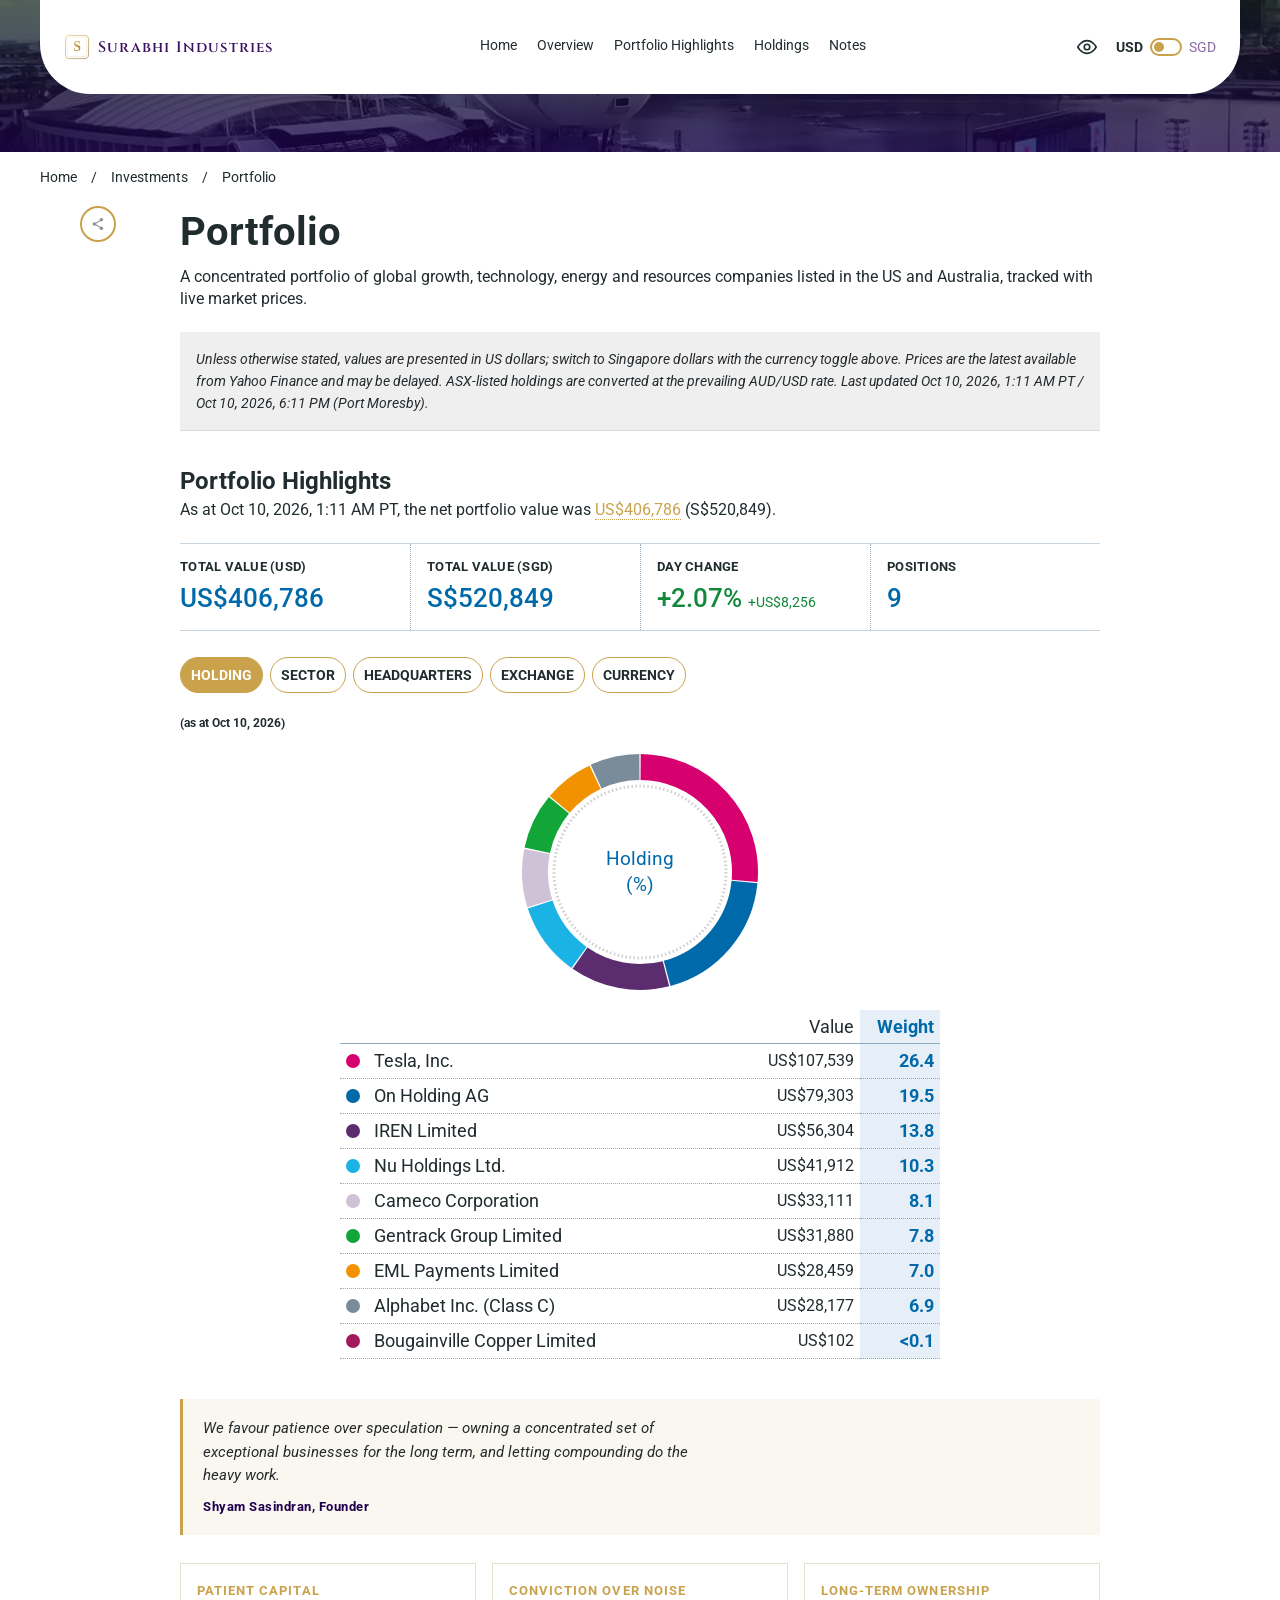
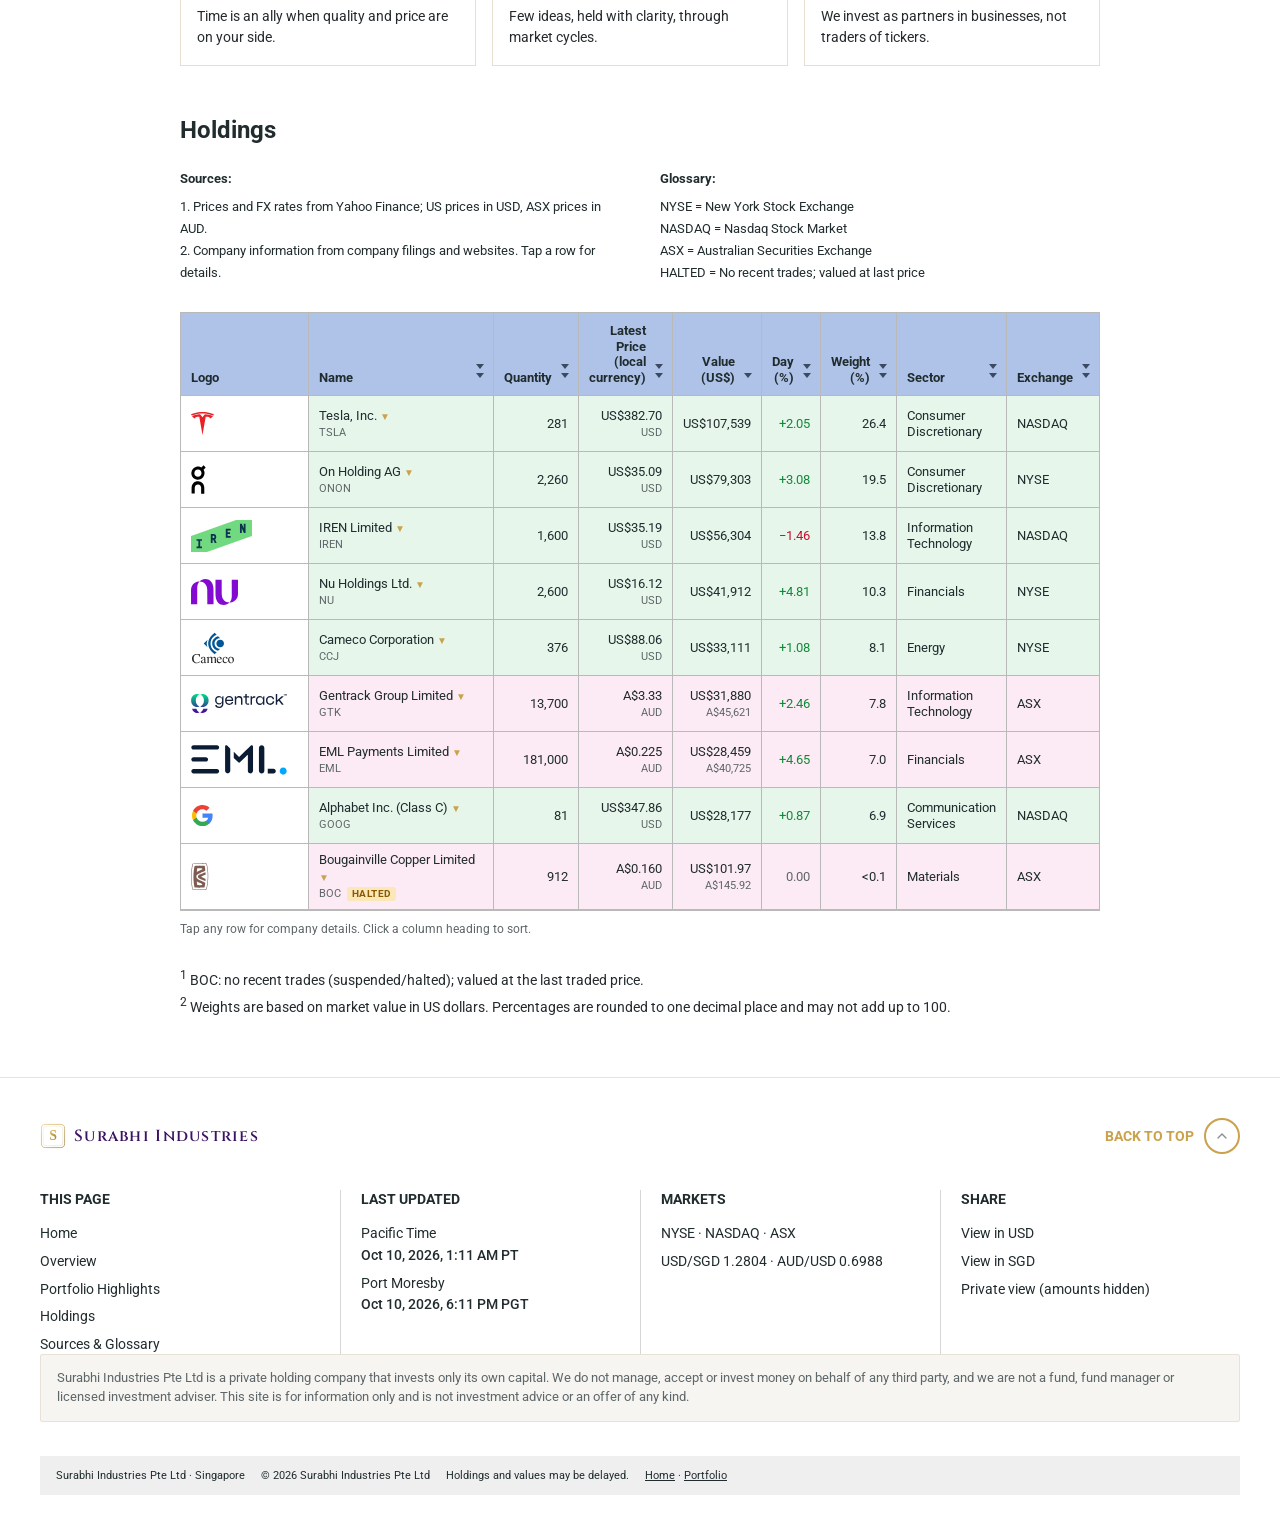
==== commit 3d4ebbe0: "Portfolio: move founder quote + principle tiles after Highlights" ====
--- a/portfolio.html
+++ b/portfolio.html
@@ -84,16 +84,6 @@
       </button>
       <h1 id="title">Portfolio</h1>
       <p class="lede">A concentrated portfolio of global growth, technology, energy and resources companies listed in the US and Australia, tracked with live market prices.</p>
-      
-      <div class="founder-note">
-        <p>We favour patience over speculation — owning a concentrated set of exceptional businesses for the long term, and letting compounding do the heavy work.</p>
-        <p class="by">Shyam Sasindran, Founder</p>
-      </div>
-      <div class="principles" aria-label="Principles">
-        <article class="principle"><h3>Patient capital</h3><p>Time is an ally when quality and price are on your side.</p></article>
-        <article class="principle"><h3>Conviction over noise</h3><p>Few ideas, held with clarity, through market cycles.</p></article>
-        <article class="principle"><h3>Long-term ownership</h3><p>We invest as partners in businesses, not traders of tickers.</p></article>
-      </div>
       <div class="notebox">
         <p>Unless otherwise stated, values are presented in <b id="noteCcy">US dollars</b>; switch to <span id="noteOther">Singapore dollars</span> with the currency toggle above. Prices are the latest available from Yahoo Finance and may be delayed. ASX-listed holdings are converted at the prevailing AUD/USD rate.
         Last updated <span id="noteUpdated">—</span>.</p>
@@ -129,6 +119,18 @@
           <thead><tr><th></th><th class="num">Value</th><th class="num hl">Weight</th></tr></thead>
           <tbody id="legend"></tbody>
         </table>
+      </div>
+    </section>
+
+    <section id="philosophy" class="philosophy">
+      <div class="founder-note">
+        <p>We favour patience over speculation — owning a concentrated set of exceptional businesses for the long term, and letting compounding do the heavy work.</p>
+        <p class="by">Shyam Sasindran, Founder</p>
+      </div>
+      <div class="principles" aria-label="Principles">
+        <article class="principle"><h3>Patient capital</h3><p>Time is an ally when quality and price are on your side.</p></article>
+        <article class="principle"><h3>Conviction over noise</h3><p>Few ideas, held with clarity, through market cycles.</p></article>
+        <article class="principle"><h3>Long-term ownership</h3><p>We invest as partners in businesses, not traders of tickers.</p></article>
       </div>
     </section>
 
--- a/styles.css
+++ b/styles.css
@@ -211,3 +211,9 @@
   color:rgba(255,255,255,.7);background:rgba(255,255,255,.06);
   border-color:rgba(255,255,255,.12);margin-top:8px;
 }
+
+/* philosophy block (founder note + principles) placed after Highlights */
+.philosophy{padding-top:40px}
+.philosophy .founder-note{margin-top:0}
+.philosophy .principles{margin-bottom:8px}
+@media (max-width:600px){.philosophy{padding-top:28px}.philosophy .principles{gap:12px}}
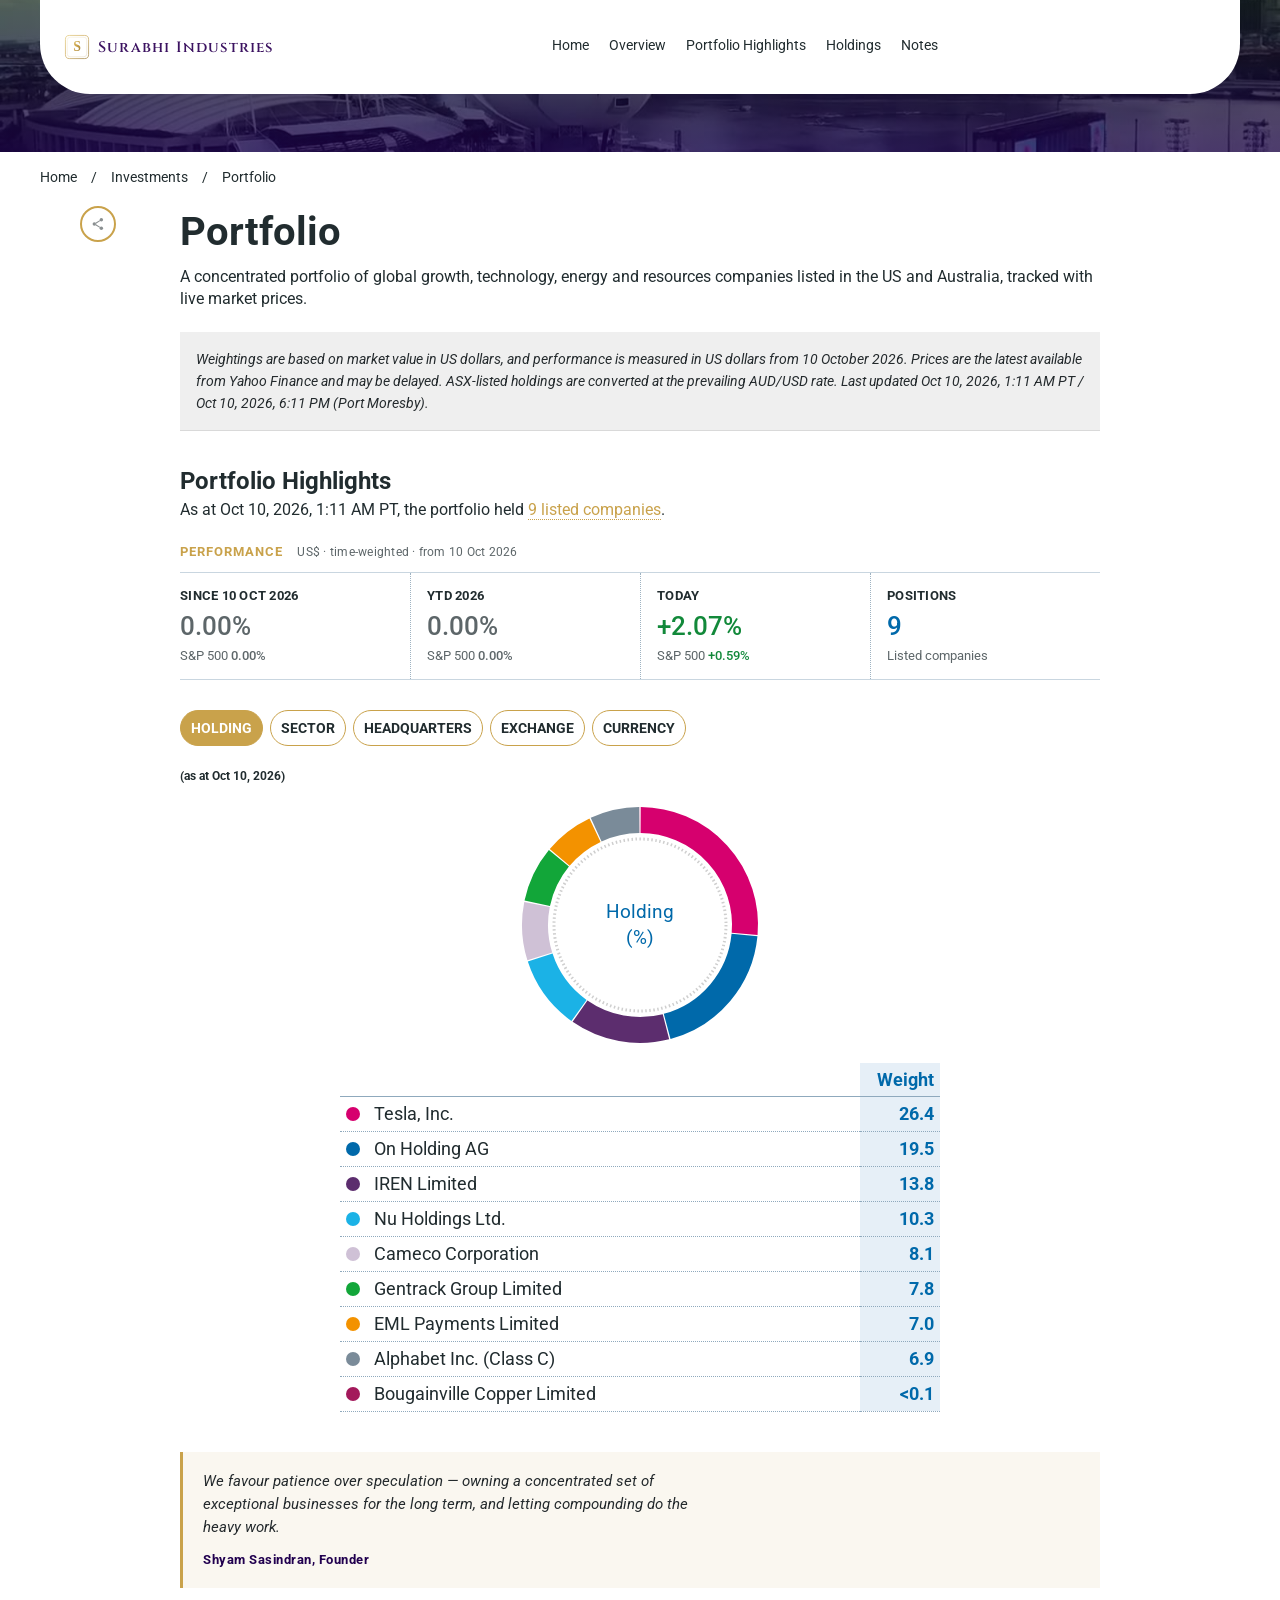
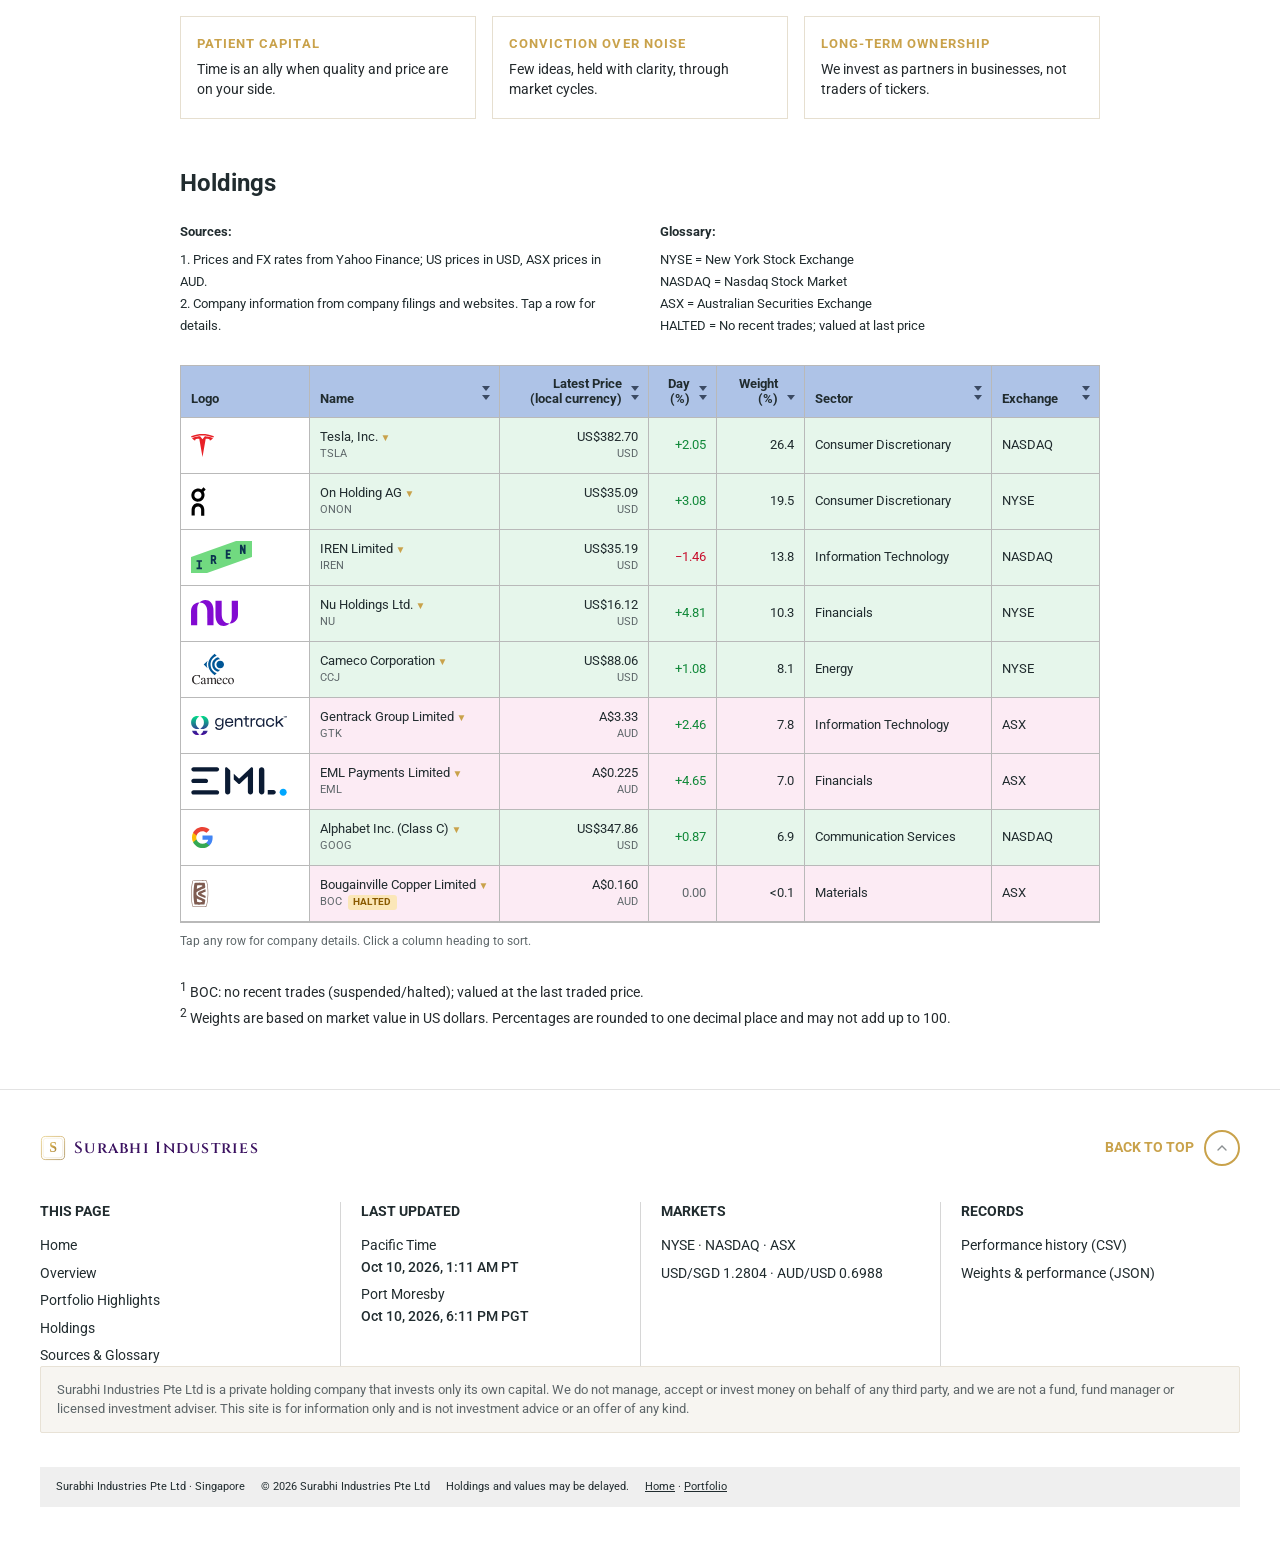
==== commit 448e91ec: "Hide dollar values/quantities (display.show_values flag); private quantities via secret; add time-we" ====
--- a/portfolio.html
+++ b/portfolio.html
@@ -5,7 +5,7 @@
   <script>window.__loaderStart=Date.now();</script>
   <meta name="viewport" content="width=device-width, initial-scale=1, viewport-fit=cover" />
   <title>Surabhi Industries | Portfolio</title>
-  <meta name="description" content="Surabhi Industries portfolio — holdings, allocation and daily performance." />
+  <meta name="description" content="Surabhi Industries portfolio — holdings, allocation and performance." />
   <meta name="theme-color" content="#21004f" />
   <meta property="og:title" content="Surabhi Industries | Portfolio" />
   <meta property="og:description" content="Surabhi Industries portfolio — holdings, allocation and daily performance." />
@@ -63,10 +63,10 @@
         <a href="#notes">Notes</a>
       </nav>
       <div class="tools">
-        <button id="privacy" class="icon-btn" title="Hide amounts" aria-label="Hide amounts">
+        <button id="privacy" class="icon-btn vals-only" title="Hide amounts" aria-label="Hide amounts">
           <svg viewBox="0 0 24 24" width="22" height="22" fill="none" stroke="currentColor" stroke-width="1.8" stroke-linecap="round"><path d="M2 12s3.6-7 10-7 10 7 10 7-3.6 7-10 7S2 12 2 12z"/><circle cx="12" cy="12" r="3"/></svg>
         </button>
-        <div class="ccy-switch" role="group" aria-label="Currency">
+        <div class="ccy-switch vals-only" role="group" aria-label="Currency">
           <button data-ccy="USD" class="on">USD</button>
           <button class="knob" id="ccyKnob" aria-label="Toggle currency"><span></span></button>
           <button data-ccy="SGD">SGD</button>
@@ -85,20 +85,37 @@
       <h1 id="title">Portfolio</h1>
       <p class="lede">A concentrated portfolio of global growth, technology, energy and resources companies listed in the US and Australia, tracked with live market prices.</p>
       <div class="notebox">
-        <p>Unless otherwise stated, values are presented in <b id="noteCcy">US dollars</b>; switch to <span id="noteOther">Singapore dollars</span> with the currency toggle above. Prices are the latest available from Yahoo Finance and may be delayed. ASX-listed holdings are converted at the prevailing AUD/USD rate.
+        <p class="novals-only">Weightings are based on market value in US dollars, and performance is measured in US dollars from 10 October 2026. Prices are the latest available from Yahoo Finance and may be delayed. ASX-listed holdings are converted at the prevailing AUD/USD rate.
+        Last updated <span id="noteUpdated2">—</span>.</p>
+        <p class="vals-only">Unless otherwise stated, values are presented in <b id="noteCcy">US dollars</b>; switch to <span id="noteOther">Singapore dollars</span> with the currency toggle above. Prices are the latest available from Yahoo Finance and may be delayed. ASX-listed holdings are converted at the prevailing AUD/USD rate.
         Last updated <span id="noteUpdated">—</span>.</p>
       </div>
     </section>
 
     <section id="highlights">
       <h2>Portfolio Highlights</h2>
-      <p class="sub-lede">As at <span id="asAt">—</span>, the net portfolio value was <a class="dotted money" id="totalLink" href="#holdings">—</a><span class="money" id="totalOther"></span>.</p>
-
-      <div class="figures">
+      <p class="sub-lede vals-only">As at <span id="asAt">—</span>, the net portfolio value was <a class="dotted money" id="totalLink" href="#holdings">—</a><span class="money" id="totalOther"></span>.</p>
+      <p class="sub-lede novals-only">As at <span id="asAt2">—</span>, the portfolio held <a class="dotted" id="nHeld" href="#holdings">—</a>.</p>
+
+      <div class="figures vals-only">
         <div class="fig"><p class="fig-l">Total value (USD)</p><p class="fig-v money" id="totUSD">—</p></div>
         <div class="fig"><p class="fig-l">Total value (SGD)</p><p class="fig-v money" id="totSGD">—</p></div>
         <div class="fig"><p class="fig-l">Day change</p><p class="fig-v" id="dayChg">—</p></div>
         <div class="fig"><p class="fig-l">Positions</p><p class="fig-v" id="nPos">—</p></div>
+      </div>
+
+      <div class="perf" id="perf" aria-label="Performance">
+        <div class="perf-head"><h3>Performance</h3><span>US$ · time-weighted · from 10 Oct 2026</span></div>
+        <div class="figures perf-figs" id="perfFigs">
+          <div class="fig"><p class="fig-l" id="pfSinceL">Since 10 Oct 2026</p><p class="fig-v" id="pfSince">—</p><p class="fig-b" id="pfSinceB"></p></div>
+          <div class="fig"><p class="fig-l" id="pfYtdL">YTD 2026</p><p class="fig-v" id="pfYtd">—</p><p class="fig-b" id="pfYtdB"></p></div>
+          <div class="fig"><p class="fig-l">Today</p><p class="fig-v" id="pfDay">—</p><p class="fig-b" id="pfDayB"></p></div>
+          <div class="fig novals-only"><p class="fig-l">Positions</p><p class="fig-v" id="nPos2">—</p><p class="fig-b">Listed companies</p></div>
+        </div>
+        <figure class="perf-chart" id="perfChart" hidden>
+          <svg id="perfSvg" viewBox="0 0 900 150" preserveAspectRatio="none" role="img" aria-label="Performance index, base 100"></svg>
+          <figcaption><span class="k k-p"></span>Portfolio <span class="k k-s"></span>S&amp;P 500 <span class="perf-range" id="perfRange"></span></figcaption>
+        </figure>
       </div>
 
       <div class="tabs" role="tablist" id="tabs">
@@ -116,7 +133,7 @@
           <div class="donut-center"><span id="dcLabel">Holding</span><span>(%)</span></div>
         </div>
         <table class="legend">
-          <thead><tr><th></th><th class="num">Value</th><th class="num hl">Weight</th></tr></thead>
+          <thead><tr><th></th><th class="num vals-only">Value</th><th class="num hl">Weight</th></tr></thead>
           <tbody id="legend"></tbody>
         </table>
       </div>
@@ -156,9 +173,9 @@
             <tr>
               <th class="c-logo sticky">Logo</th>
               <th class="c-name sticky2 sort" data-k="name">Name</th>
-              <th class="num sort" data-k="quantity">Quantity</th>
+              <th class="num sort vals-only" data-k="quantity">Quantity</th>
               <th class="num sort" data-k="price">Latest Price<br><span class="th-sub">(local currency)</span></th>
-              <th class="num sort" data-k="usd" id="thValue">Value<br><span class="th-sub">(US$)</span></th>
+              <th class="num sort vals-only" data-k="usd" id="thValue">Value<br><span class="th-sub">(US$)</span></th>
               <th class="num sort" data-k="pct">Day<br><span class="th-sub">(%)</span></th>
               <th class="num sort" data-k="weight">Weight<br><span class="th-sub">(%)</span></th>
               <th class="sort" data-k="sector">Sector</th>
@@ -183,7 +200,8 @@
       <div><h3>This page</h3><a href="index.html">Home</a><a href="#overview">Overview</a><a href="#highlights">Portfolio Highlights</a><a href="#holdings">Holdings</a><a href="#notes">Sources &amp; Glossary</a></div>
       <div><h3>Last updated</h3><p>Pacific Time</p><p class="t" id="tPT">—</p><p>Port Moresby</p><p class="t" id="tPOM">—</p></div>
       <div><h3>Markets</h3><p id="mkts">NYSE · NASDAQ · ASX</p><p id="fxLine">—</p></div>
-      <div><h3>Share</h3><a href="?ccy=USD">View in USD</a><a href="?ccy=SGD">View in SGD</a><a href="?private=1">Private view (amounts hidden)</a></div>
+      <div class="novals-only"><h3>Records</h3><a href="history.csv">Performance history (CSV)</a><a href="portfolio.json">Weights &amp; performance (JSON)</a></div>
+      <div class="vals-only"><h3>Share</h3><a href="?ccy=USD">View in USD</a><a href="?ccy=SGD">View in SGD</a><a href="?private=1">Private view (amounts hidden)</a></div>
     </div>
     <p class="legal-disclosure foot-disclosure">Surabhi Industries Pte Ltd is a private holding company that invests only its own capital. We do not manage, accept or invest money on behalf of any third party, and we are not a fund, fund manager or licensed investment adviser. This site is for information only and is not investment advice or an offer of any kind.</p>
     <div class="foot-bar"><span>Surabhi Industries Pte Ltd · Singapore</span><span>© 2026 Surabhi Industries Pte Ltd</span><span>Holdings and values may be delayed.</span><span><a href="index.html">Home</a> · <a href="portfolio.html">Portfolio</a></span></div>
--- a/styles.css
+++ b/styles.css
@@ -175,7 +175,9 @@
   .sources{grid-template-columns:1fr;gap:12px}
   .holdings .sticky{position:sticky;left:0;z-index:2}
   .holdings .sticky2{position:sticky;left:96px;z-index:2;box-shadow:3px 0 4px -2px rgba(0,0,0,.15)}
-  .holdings th.sticky,.holdings th.sticky2{z-index:3}
+  .holdings th.sticky,.holdings th.sticky2{z-index:3;position:sticky}
+  table.holdings{border-collapse:separate;border-spacing:0}
+  .holdings td{border-left-width:0}.holdings th{border-left-width:0}.holdings th:first-child,.holdings td:first-child{border-left-width:0}
   .holdings tr.r td.sticky2{background:linear-gradient(var(--rowbg),var(--rowbg)),#fff}
   .c-logo{width:96px}.logo{width:76px}.logo img{max-width:72px}
   .c-name{width:130px;min-width:130px}
@@ -217,3 +219,29 @@
 .philosophy .founder-note{margin-top:0}
 .philosophy .principles{margin-bottom:8px}
 @media (max-width:600px){.philosophy{padding-top:28px}.philosophy .principles{gap:12px}}
+
+/* values switch (holdings.json display.show_values) */
+body.no-values .vals-only{display:none!important}
+body:not(.no-values) .novals-only{display:none!important}
+
+/* performance block */
+.perf{margin:6px 0 30px}
+.perf-head{display:flex;align-items:baseline;gap:14px;flex-wrap:wrap;margin-top:22px}
+.perf-head h3{font-size:13px;font-weight:700;letter-spacing:.08em;text-transform:uppercase;color:var(--gold)}
+.perf-head span{font-size:12px;color:var(--muted);letter-spacing:.02em}
+.perf .figures{margin:10px 0 0}
+.perf-figs.n3{grid-template-columns:repeat(3,1fr)}
+.fig-b{font-size:12.5px;color:var(--muted);margin-top:3px;white-space:nowrap}
+.fig-b b{font-weight:500}
+.perf-chart{margin:14px 0 0}
+.perf-chart svg{display:block;width:100%;height:120px;overflow:visible}
+.perf-chart figcaption{font-size:12px;color:var(--muted);margin-top:8px;display:flex;align-items:center;gap:6px;flex-wrap:wrap}
+.perf-chart .k{display:inline-block;width:16px;height:0;border-top:2px solid var(--purple);margin-left:8px}
+.perf-chart .k:first-child{margin-left:0}
+.perf-chart .k-s{border-top:1.5px dashed #9aa3a6}
+.perf-range{margin-left:auto}
+@media (max-width:900px){
+  .perf-figs.n3{grid-template-columns:1fr 1fr}
+  .perf-chart svg{height:96px}
+  .fig-b{font-size:12px}
+}
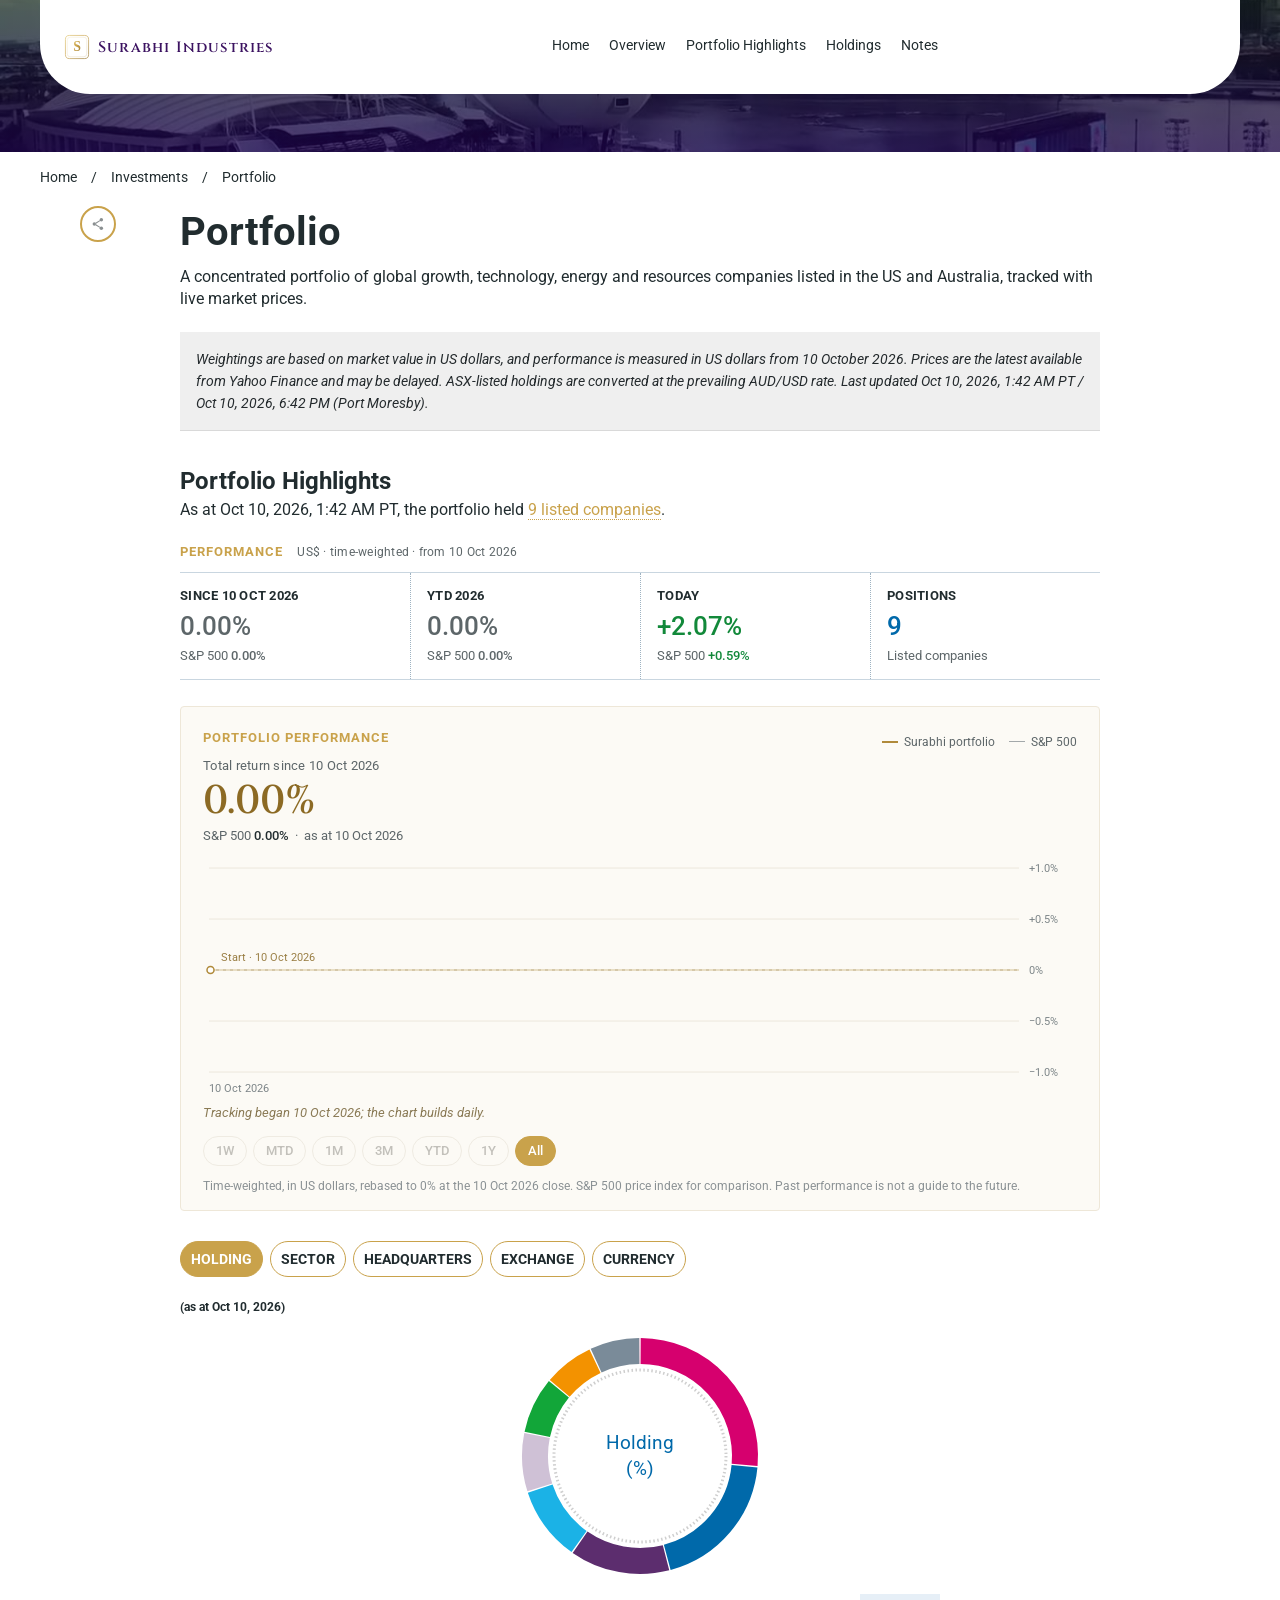
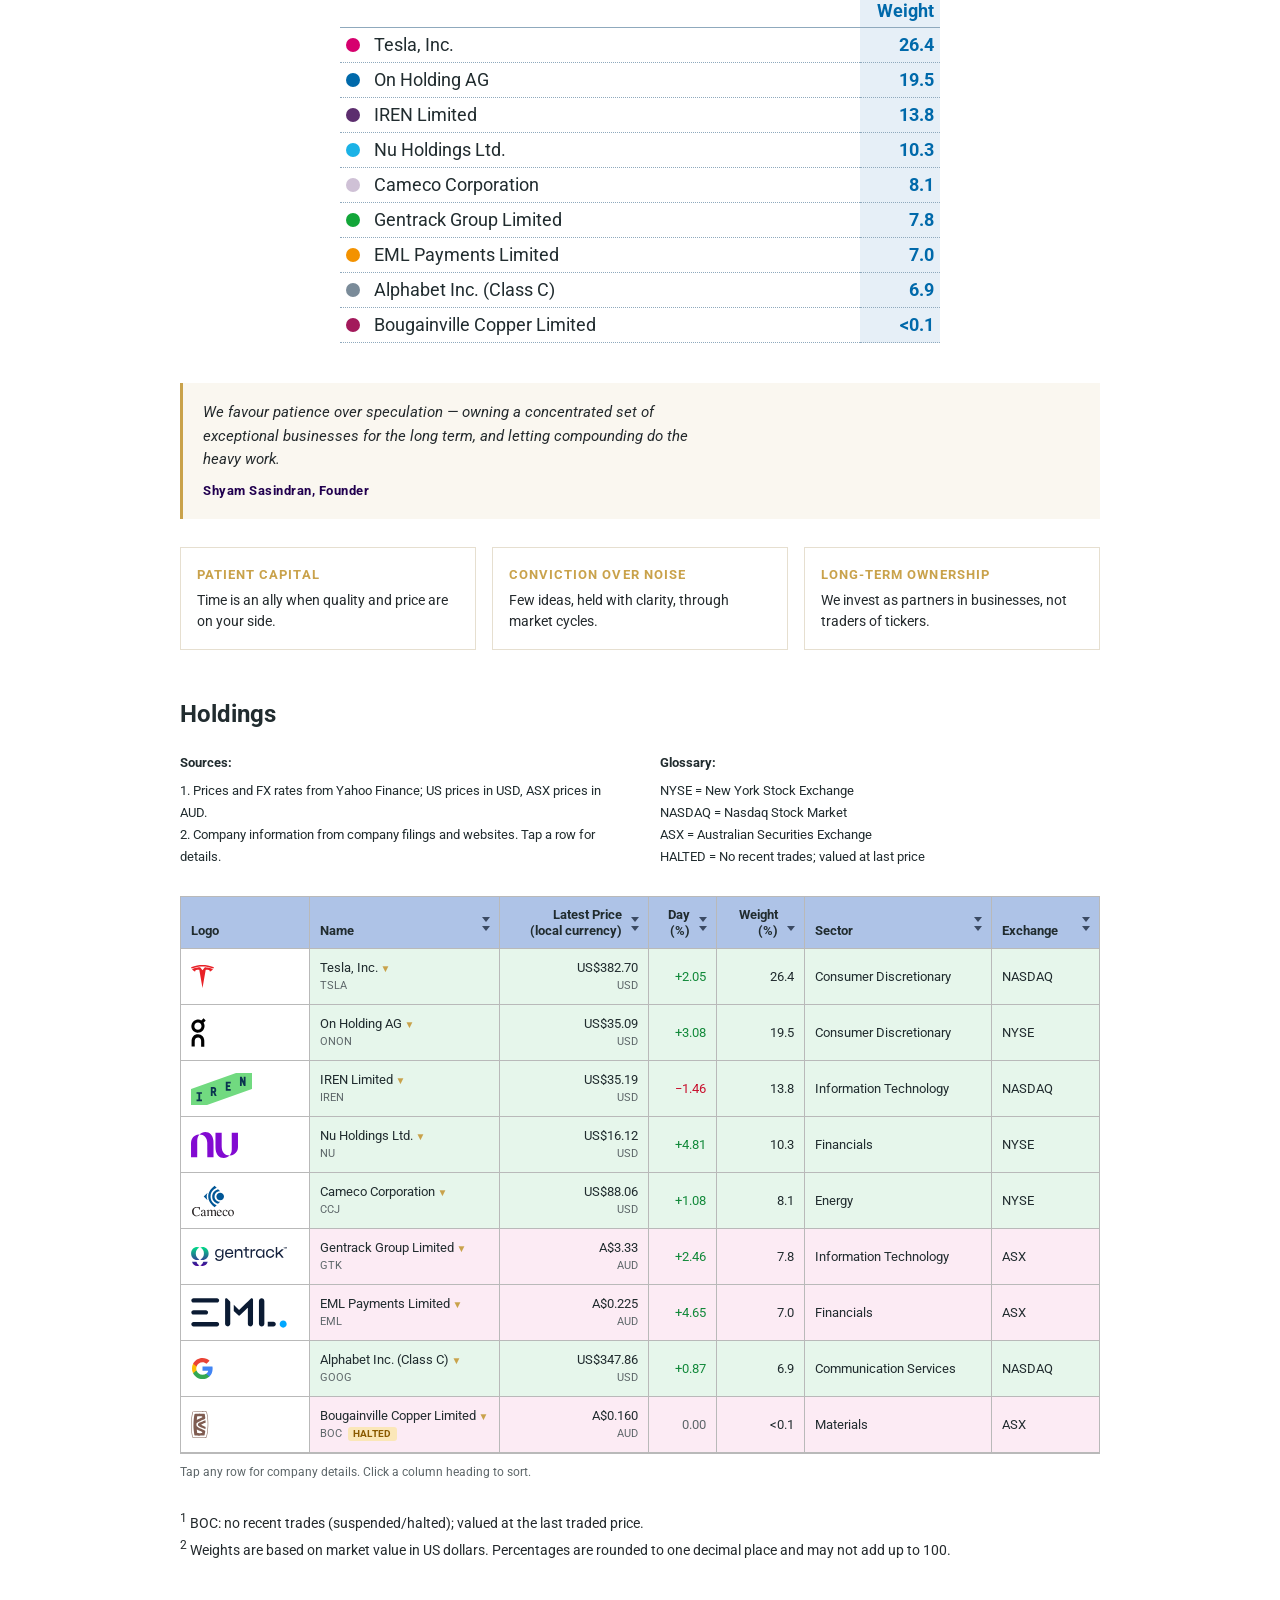
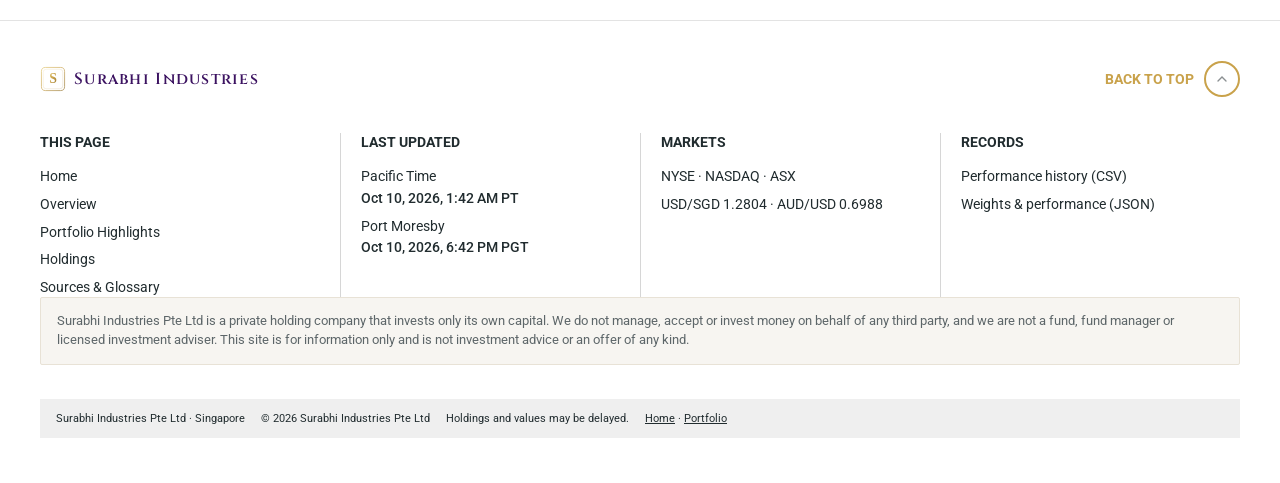
==== commit caeb697a: "Portfolio performance chart: headline total return, 0% dashed baseline, right % axis, gold/rose spli" ====
--- a/portfolio.html
+++ b/portfolio.html
@@ -112,9 +112,28 @@
           <div class="fig"><p class="fig-l">Today</p><p class="fig-v" id="pfDay">—</p><p class="fig-b" id="pfDayB"></p></div>
           <div class="fig novals-only"><p class="fig-l">Positions</p><p class="fig-v" id="nPos2">—</p><p class="fig-b">Listed companies</p></div>
         </div>
-        <figure class="perf-chart" id="perfChart" hidden>
-          <svg id="perfSvg" viewBox="0 0 900 150" preserveAspectRatio="none" role="img" aria-label="Performance index, base 100"></svg>
-          <figcaption><span class="k k-p"></span>Portfolio <span class="k k-s"></span>S&amp;P 500 <span class="perf-range" id="perfRange"></span></figcaption>
+        <figure class="pchart" id="pChart" aria-labelledby="pcTitle">
+          <div class="pc-top">
+            <div>
+              <h3 class="pc-title" id="pcTitle">Portfolio performance</h3>
+              <p class="pc-label" id="pcLabel">Total return since 10 Oct 2026</p>
+              <p class="pc-big" id="pcBig">—</p>
+              <p class="pc-bench" id="pcBench"></p>
+            </div>
+            <div class="pc-legend">
+              <span class="pc-key"><i class="sw sw-p"></i>Surabhi portfolio</span>
+              <button type="button" class="pc-key pc-toggle" id="pcSpx" aria-pressed="true"><i class="sw sw-s"></i>S&amp;P 500</button>
+            </div>
+          </div>
+          <div class="pc-plot" id="pcPlot">
+            <svg id="pcSvg" role="img" aria-label="Portfolio performance versus S&amp;P 500, percent change since 10 Oct 2026"></svg>
+            <div class="pc-tip" id="pcTip" hidden></div>
+          </div>
+          <p class="pc-note" id="pcNote" hidden>Tracking began 10 Oct 2026; the chart builds daily.</p>
+          <div class="pc-pills" id="pcPills" role="group" aria-label="Chart range">
+            <button type="button" data-r="1W">1W</button><button type="button" data-r="MTD">MTD</button><button type="button" data-r="1M">1M</button><button type="button" data-r="3M">3M</button><button type="button" data-r="YTD">YTD</button><button type="button" data-r="1Y">1Y</button><button type="button" data-r="ALL">All</button>
+          </div>
+          <figcaption class="pc-cap" id="pcCap">Time-weighted, in US dollars, rebased to 0% at the 10 Oct 2026 close. S&amp;P 500 price index for comparison. Past performance is not a guide to the future.</figcaption>
         </figure>
       </div>
 
--- a/styles.css
+++ b/styles.css
@@ -245,3 +245,42 @@
   .perf-chart svg{height:96px}
   .fig-b{font-size:12px}
 }
+
+/* Portfolio performance chart */
+.pchart{margin:26px 0 0;padding:22px 22px 16px;background:#FCFAF5;border:1px solid #EEE7D8;border-radius:4px}
+.pc-top{display:flex;justify-content:space-between;align-items:flex-start;gap:16px;flex-wrap:wrap}
+.pc-title{font-size:13px;font-weight:700;letter-spacing:.08em;text-transform:uppercase;color:var(--gold)}
+.pc-label{font-size:12.5px;color:var(--muted);margin-top:10px;letter-spacing:.02em}
+.pc-big{font-family:Cinzel,"Times New Roman",serif;font-weight:600;font-size:40px;line-height:1.1;margin-top:4px;letter-spacing:.01em}
+.pc-big.pos{color:#8C6A24}.pc-big.neg{color:#8A5A52}
+.pc-bench{font-size:12.5px;color:var(--muted);margin-top:4px}
+.pc-bench b{font-weight:500;color:var(--ink)}
+.pc-legend{display:flex;gap:14px;align-items:center;font-size:12px;color:var(--muted);padding-top:2px}
+.pc-key{display:inline-flex;align-items:center;gap:6px;font-size:12px;color:var(--muted)}
+.pc-toggle{background:none;border:0;padding:4px 0;cursor:pointer}
+.pc-toggle[aria-pressed="false"]{opacity:.45;text-decoration:line-through}
+.sw{display:inline-block;width:16px;height:0;border-top:2px solid #B08A3A}
+.sw-s{border-top:1.5px solid #A3A8AA}
+.pc-plot{position:relative;margin-top:14px;touch-action:pan-y;-webkit-tap-highlight-color:transparent}
+.pc-plot svg{display:block;width:100%;height:auto;overflow:visible;user-select:none}
+.pc-ax{font-size:11px;fill:#7d8588;font-family:var(--font);font-variant-numeric:tabular-nums}
+.pc-start{fill:#9a7f45}
+.pc-tip{position:absolute;top:-6px;pointer-events:none;background:#fff;border:1px solid #E6DECB;border-radius:3px;padding:7px 10px;
+  font-size:12px;color:var(--ink);box-shadow:0 2px 10px rgba(60,45,20,.08);white-space:nowrap;display:flex;flex-direction:column;gap:3px}
+.pc-tip[hidden]{display:none}
+.pc-tip b{font-weight:500;color:var(--muted);font-size:11.5px}
+.pc-tip span{display:flex;align-items:center;gap:6px}
+.pc-tip em{font-style:normal;font-weight:500;margin-left:auto;padding-left:10px;font-variant-numeric:tabular-nums}
+.pc-note{font-size:12.5px;color:#8a7a55;margin-top:6px;font-style:italic}
+.pc-pills{display:flex;gap:6px;flex-wrap:wrap;margin-top:14px}
+.pc-pills button{font-size:12.5px;font-weight:500;line-height:16px;padding:6px 12px;border-radius:16px;border:1px solid #E3DAC6;background:#fff;color:var(--ink);cursor:pointer}
+.pc-pills button:hover:not(:disabled){border-color:var(--gold)}
+.pc-pills button.on{background:var(--gold);border-color:var(--gold);color:#fff}
+.pc-pills button:disabled{color:#c2c0ba;border-color:#efebe2;background:transparent;cursor:default}
+.pc-cap{font-size:11.5px;color:#8a9194;margin-top:12px;line-height:1.45}
+@media (max-width:600px){
+  .pchart{padding:16px 14px 12px;margin-top:20px}
+  .pc-big{font-size:32px}
+  .pc-pills{gap:5px}
+  .pc-pills button{padding:6px 9px;font-size:12px}
+}
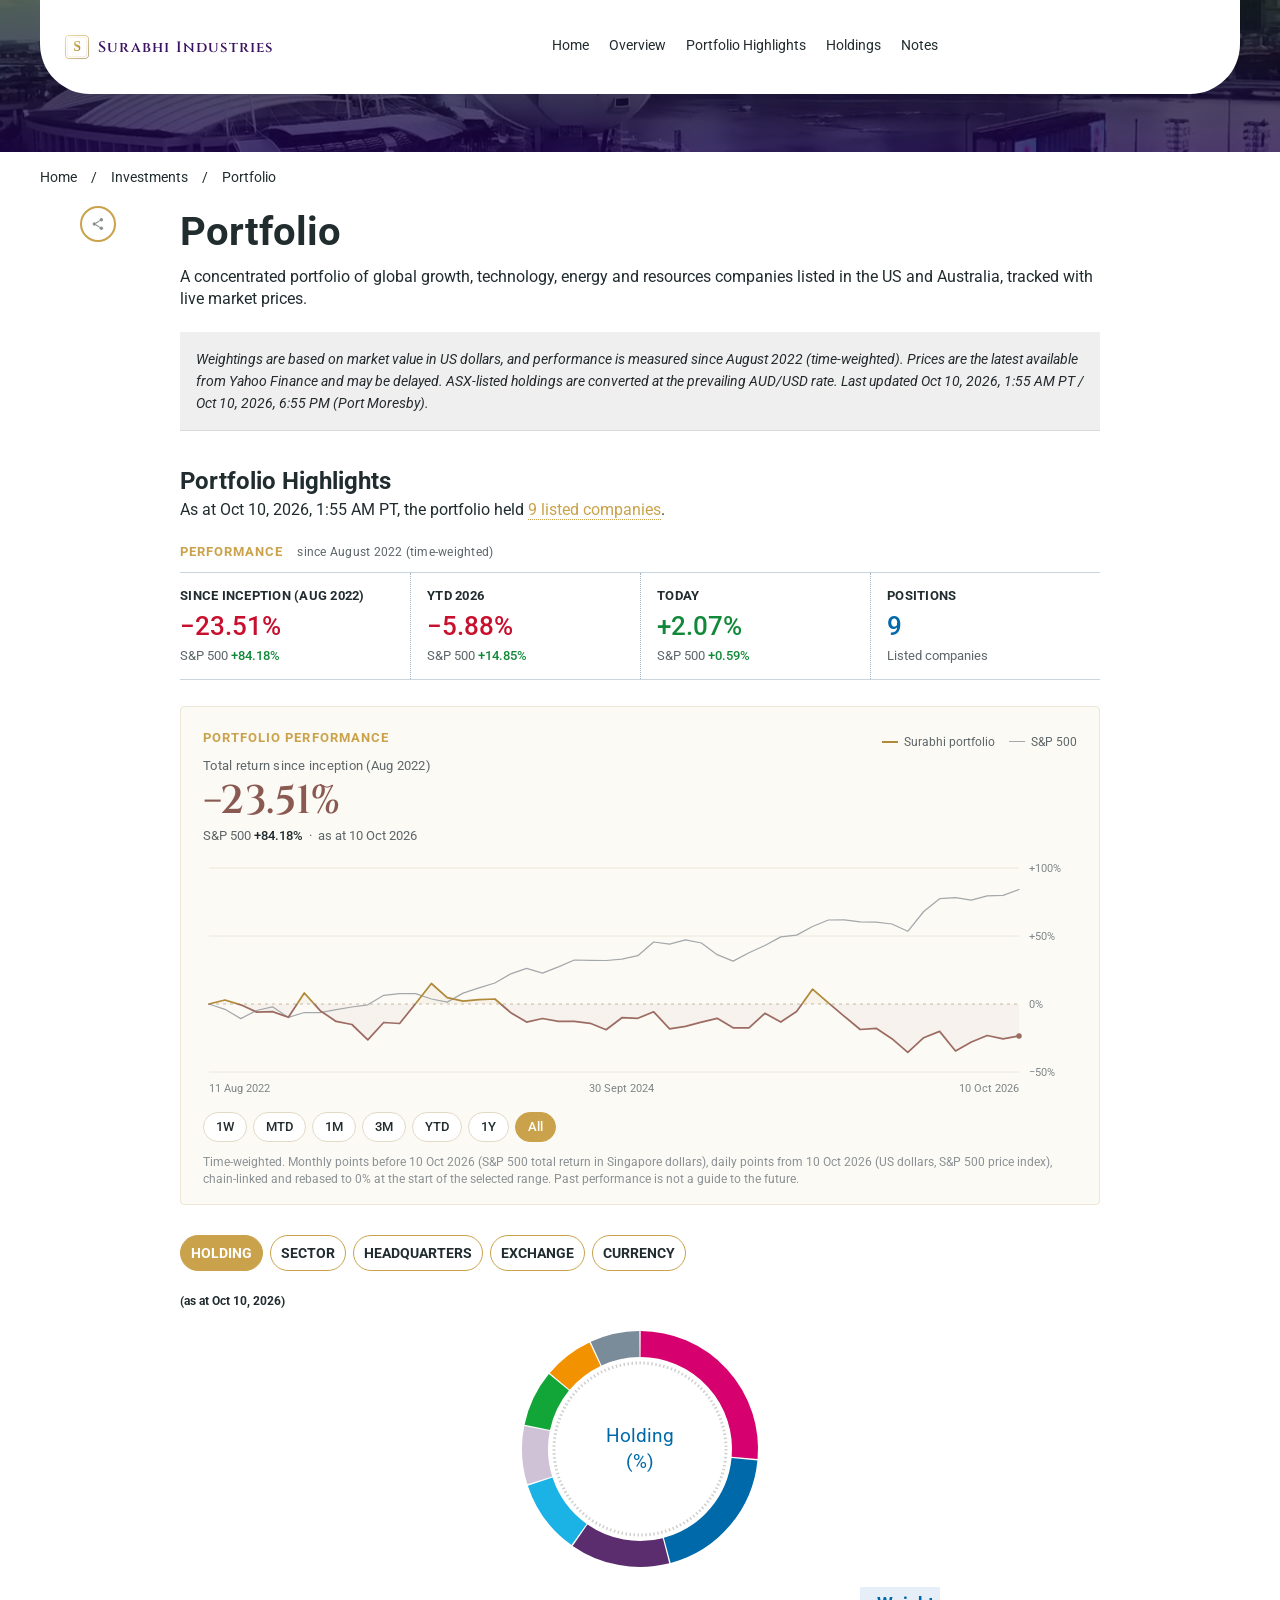
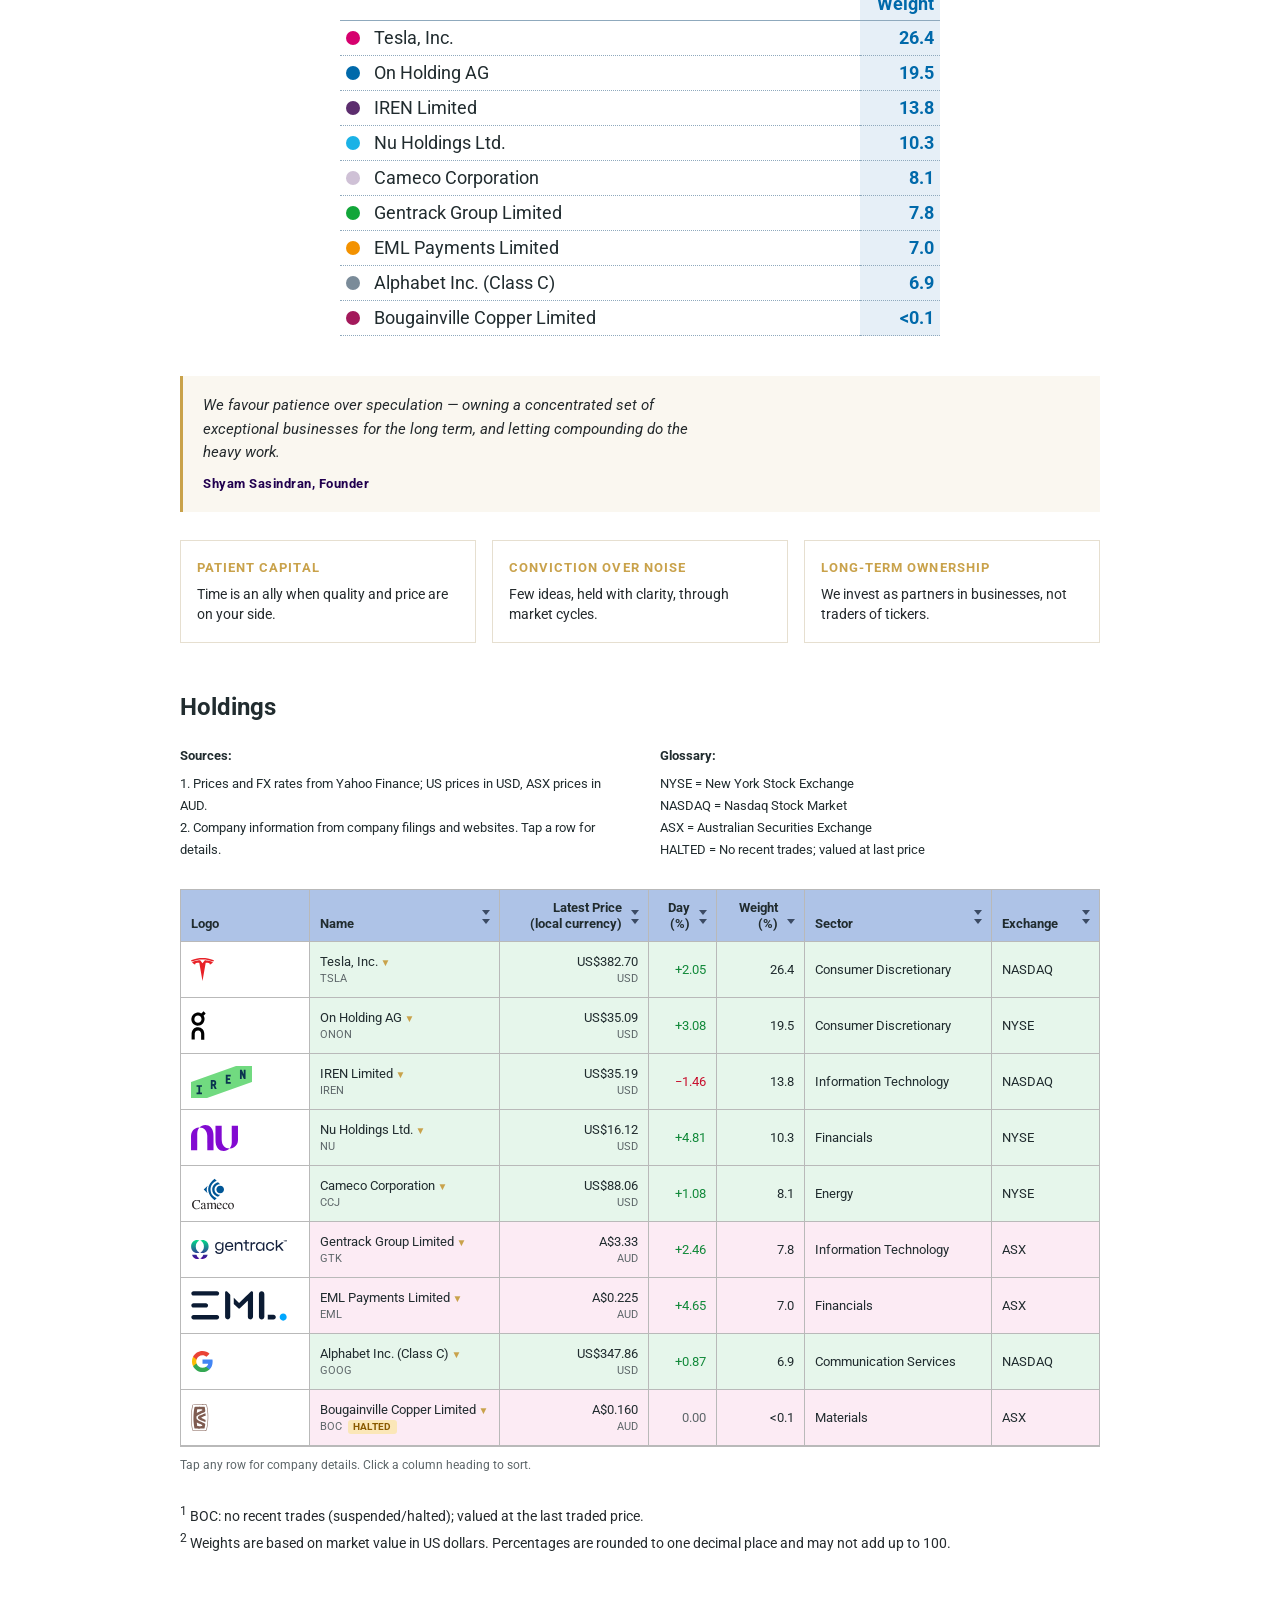
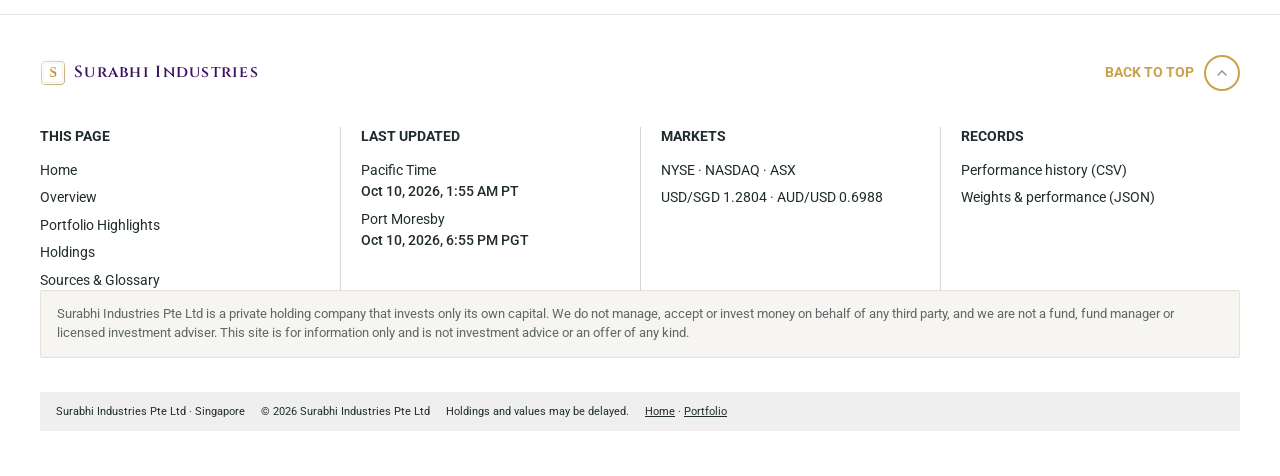
==== commit b4912b50: "Performance tiles use chain-linked since-inception series when history_since_inception is on; cache-" ====
--- a/portfolio.html
+++ b/portfolio.html
@@ -34,7 +34,7 @@
       #site-loader .loader-bar{transition:none}
     }
   </style>
-  <link rel="stylesheet" href="styles.css" />
+  <link rel="stylesheet" href="styles.css?v=20261010-2" />
   <script>
     // Skip loader immediately when ?noloader=1 (preview/QA); avoids FOUC behind overlay.
     if (/(?:^|[?&])noloader(?:=|&|$)/.test(location.search)) document.documentElement.classList.remove('loading');
@@ -50,7 +50,7 @@
       <div id="loader-pct" class="loader-pct">0%</div>
     </div>
   </div>
-  <script src="loader.js"></script>
+  <script src="loader.js?v=20261010-2"></script>
 
   <div class="band">
     <header class="site-header">
@@ -85,7 +85,7 @@
       <h1 id="title">Portfolio</h1>
       <p class="lede">A concentrated portfolio of global growth, technology, energy and resources companies listed in the US and Australia, tracked with live market prices.</p>
       <div class="notebox">
-        <p class="novals-only">Weightings are based on market value in US dollars, and performance is measured in US dollars from 10 October 2026. Prices are the latest available from Yahoo Finance and may be delayed. ASX-listed holdings are converted at the prevailing AUD/USD rate.
+        <p class="novals-only">Weightings are based on market value in US dollars, and <span id="noteMeasured">performance is measured in US dollars from 10 October 2026</span>. Prices are the latest available from Yahoo Finance and may be delayed. ASX-listed holdings are converted at the prevailing AUD/USD rate.
         Last updated <span id="noteUpdated2">—</span>.</p>
         <p class="vals-only">Unless otherwise stated, values are presented in <b id="noteCcy">US dollars</b>; switch to <span id="noteOther">Singapore dollars</span> with the currency toggle above. Prices are the latest available from Yahoo Finance and may be delayed. ASX-listed holdings are converted at the prevailing AUD/USD rate.
         Last updated <span id="noteUpdated">—</span>.</p>
@@ -105,7 +105,7 @@
       </div>
 
       <div class="perf" id="perf" aria-label="Performance">
-        <div class="perf-head"><h3>Performance</h3><span>US$ · time-weighted · from 10 Oct 2026</span></div>
+        <div class="perf-head"><h3>Performance</h3><span id="perfHeadSub">US$ · time-weighted · from 10 Oct 2026</span></div>
         <div class="figures perf-figs" id="perfFigs">
           <div class="fig"><p class="fig-l" id="pfSinceL">Since 10 Oct 2026</p><p class="fig-v" id="pfSince">—</p><p class="fig-b" id="pfSinceB"></p></div>
           <div class="fig"><p class="fig-l" id="pfYtdL">YTD 2026</p><p class="fig-v" id="pfYtd">—</p><p class="fig-b" id="pfYtdB"></p></div>
@@ -225,6 +225,6 @@
     <p class="legal-disclosure foot-disclosure">Surabhi Industries Pte Ltd is a private holding company that invests only its own capital. We do not manage, accept or invest money on behalf of any third party, and we are not a fund, fund manager or licensed investment adviser. This site is for information only and is not investment advice or an offer of any kind.</p>
     <div class="foot-bar"><span>Surabhi Industries Pte Ltd · Singapore</span><span>© 2026 Surabhi Industries Pte Ltd</span><span>Holdings and values may be delayed.</span><span><a href="index.html">Home</a> · <a href="portfolio.html">Portfolio</a></span></div>
   </footer>
-  <script src="app.js"></script>
+  <script src="app.js?v=20261010-2"></script>
 </body>
 </html>
